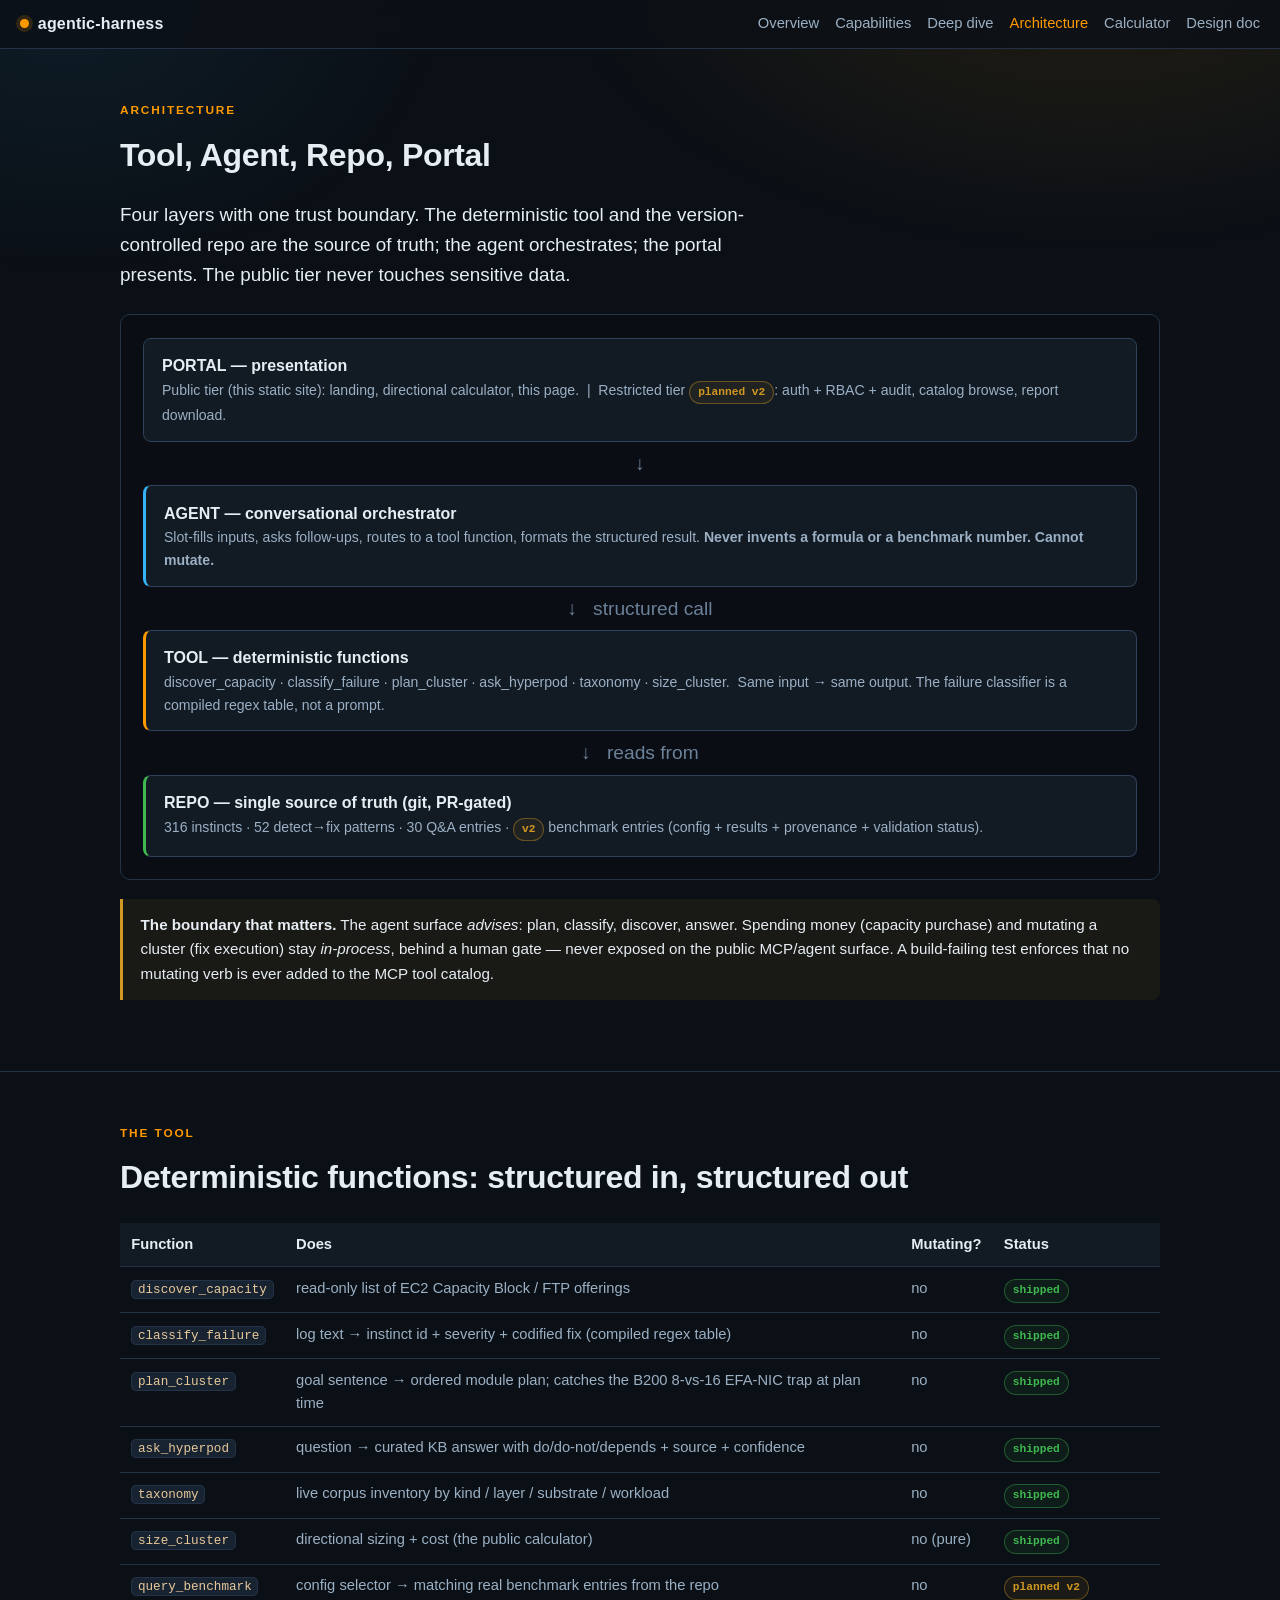
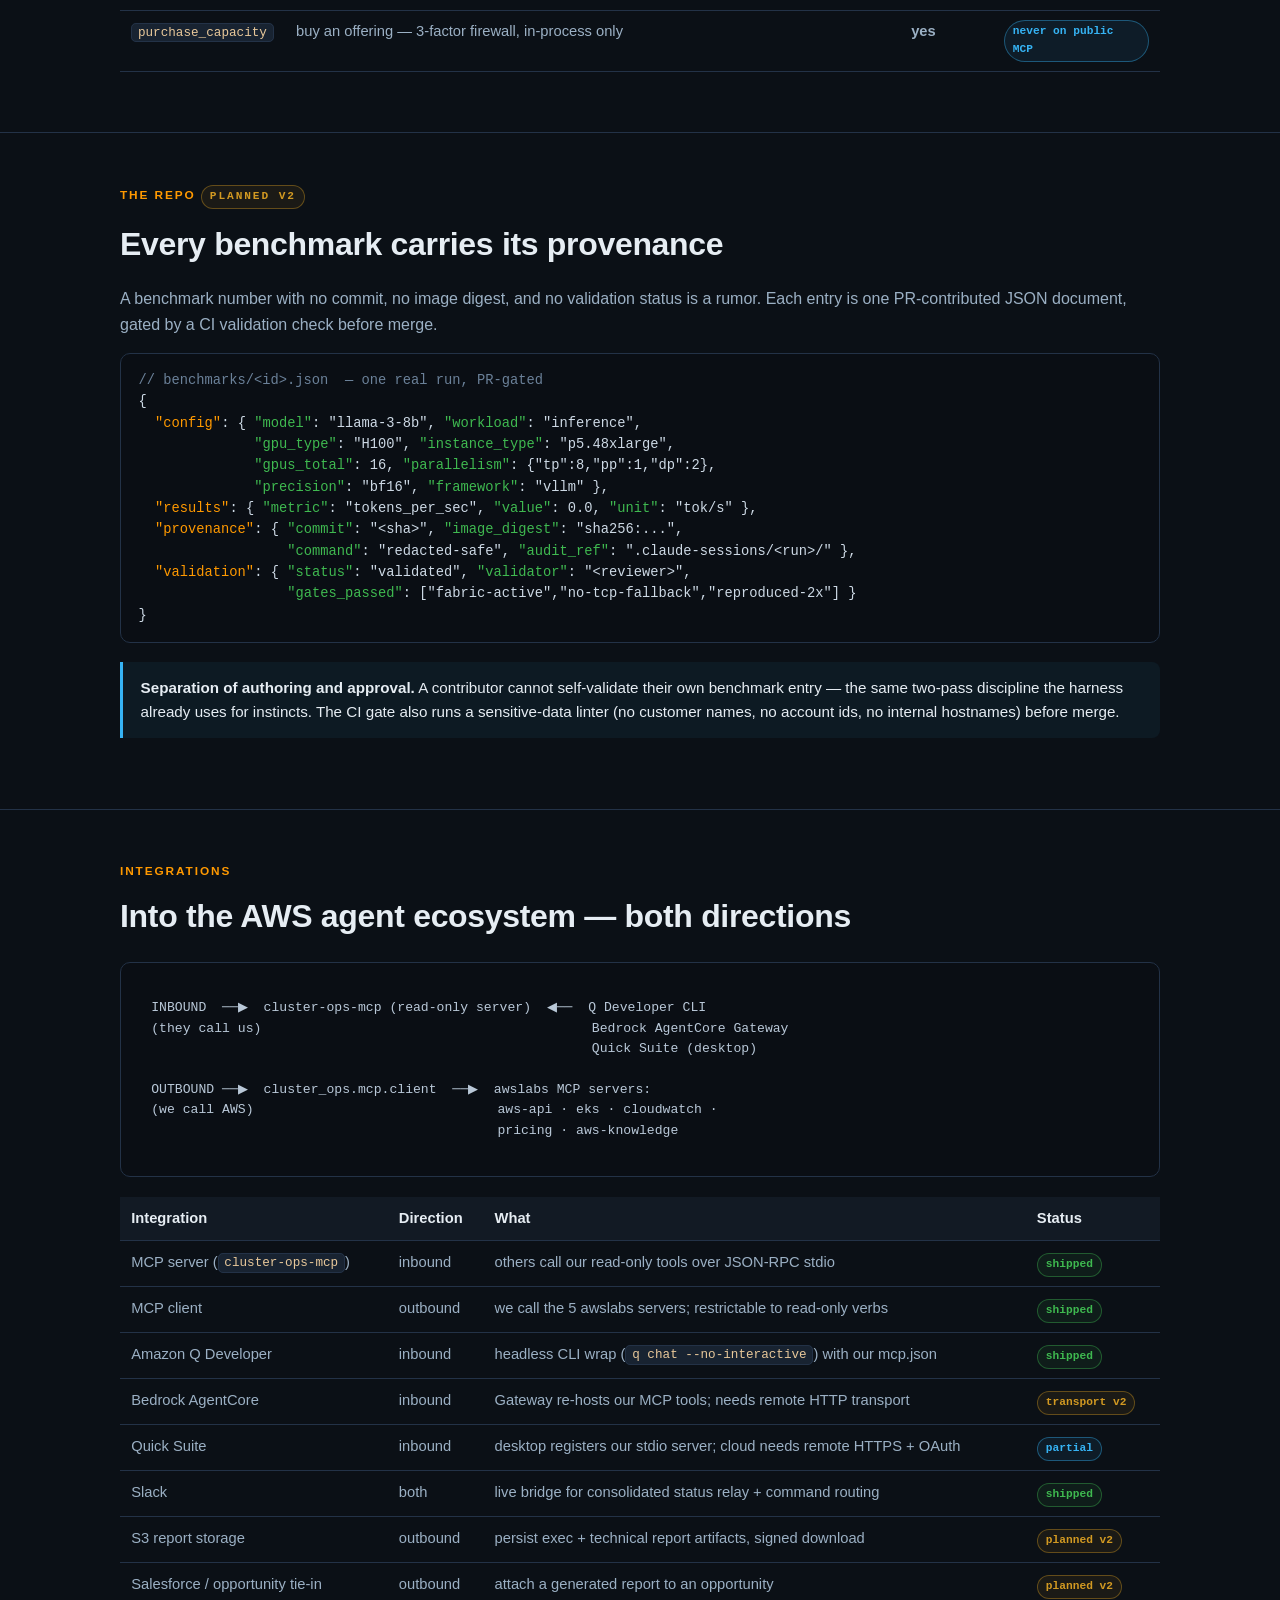
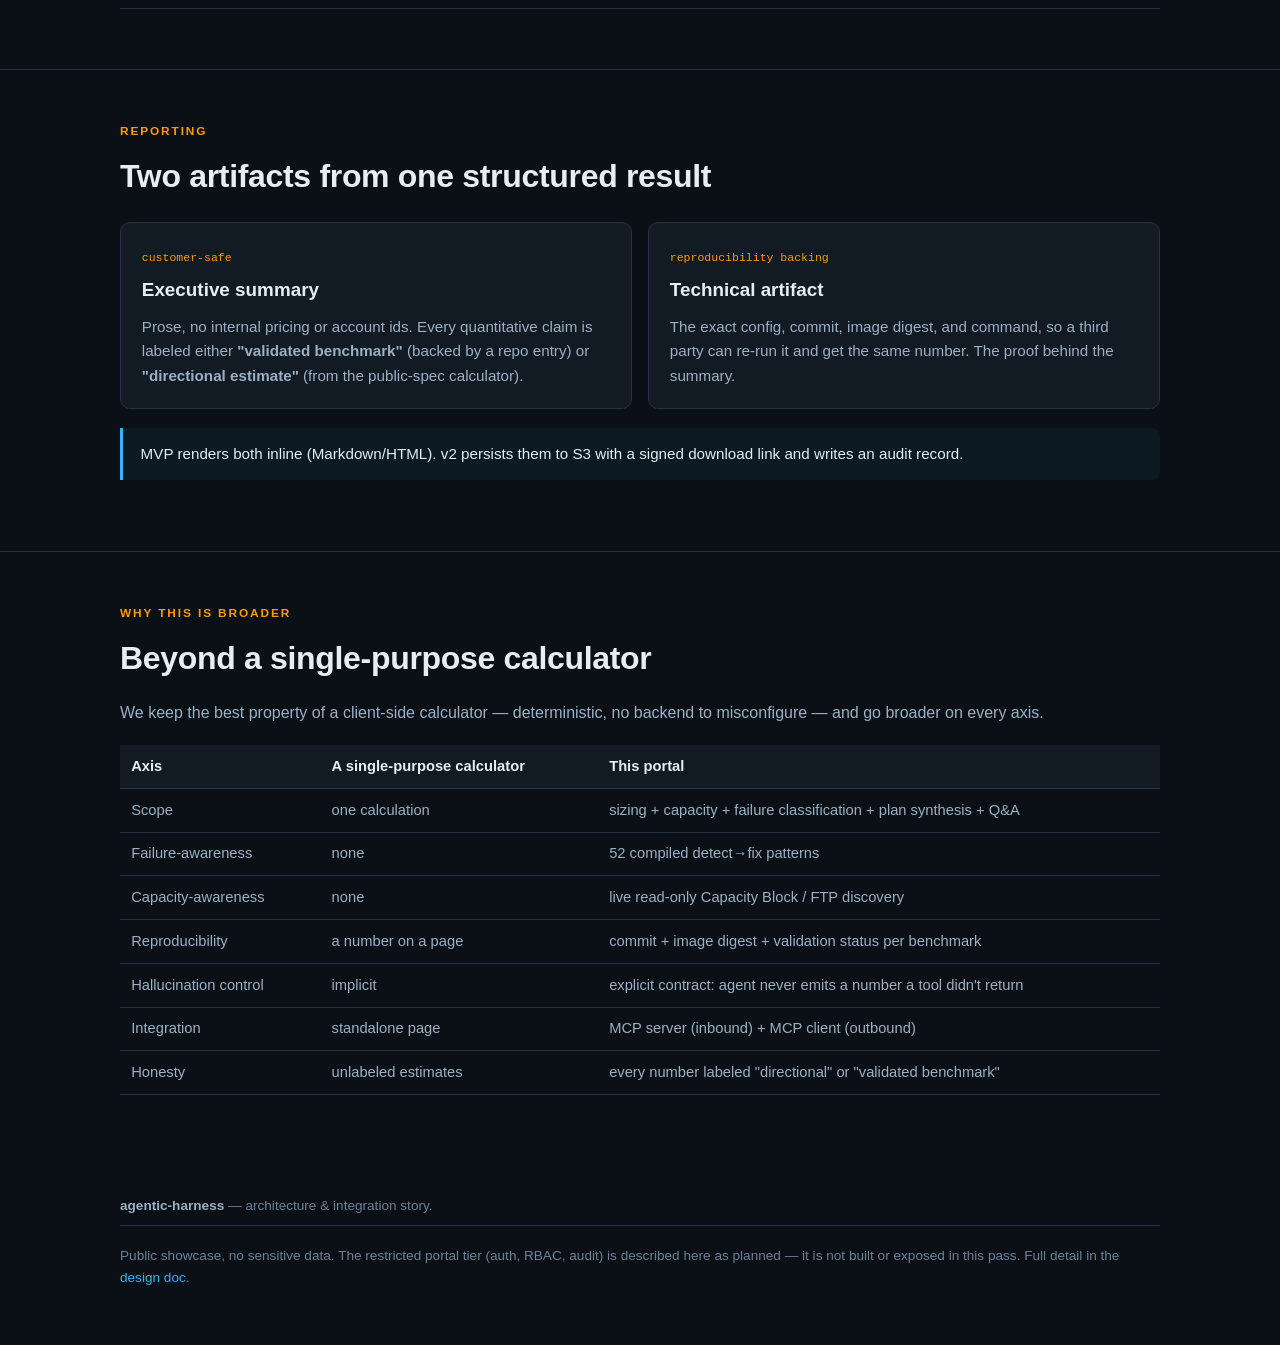
==== architecture.html @ 8794fe2e "Add Deep dive page: 12-layer stack, meta-learner retrieval, autonomous loop, POC bring-up, corpus-gr" ====
<!DOCTYPE html>
<html lang="en">
<head>
<meta charset="utf-8">
<meta name="viewport" content="width=device-width, initial-scale=1">
<title>Architecture — agentic-harness</title>
<meta name="description" content="The Tool / Agent / Repo / Portal architecture and AWS-ecosystem integration story for agentic-harness.">
<link rel="stylesheet" href="assets/style.css">
</head>
<body>

<nav class="nav">
  <a class="brand" href="index.html"><span class="dot"></span><span class="full">agentic-harness</span></a>
  <div class="links">
    <a href="index.html">Overview</a>
    <a href="capabilities.html">Capabilities</a>
    <a href="deep-dive.html">Deep dive</a>
    <a href="architecture.html" class="active">Architecture</a>
    <a href="calculator.html">Calculator</a>
    <a href="DESIGN.md">Design doc</a>
  </div>
</nav>

<section>
  <div class="wrap">
    <p class="eyebrow">Architecture</p>
    <h2>Tool, Agent, Repo, Portal</h2>
    <p class="lead">
      Four layers with one trust boundary. The deterministic tool and the
      version-controlled repo are the source of truth; the agent orchestrates;
      the portal presents. The public tier never touches sensitive data.
    </p>

    <!-- ---- the layered flow ---- -->
    <div class="diagram" style="margin-top:1.5rem">
      <div class="flow-stack">
        <div class="flow-box">
          <div class="ft">PORTAL &mdash; presentation</div>
          <div class="fs">Public tier (this static site): landing, directional calculator, this page.
            &nbsp;|&nbsp; Restricted tier <span class="badge v2">planned&nbsp;v2</span>: auth + RBAC + audit, catalog browse, report download.</div>
        </div>
        <div class="flow-arrow">&darr;</div>
        <div class="flow-box agent">
          <div class="ft">AGENT &mdash; conversational orchestrator</div>
          <div class="fs">Slot-fills inputs, asks follow-ups, routes to a tool function, formats the
            structured result. <strong>Never invents a formula or a benchmark number. Cannot mutate.</strong></div>
        </div>
        <div class="flow-arrow">&darr; &nbsp; structured call</div>
        <div class="flow-box tool">
          <div class="ft">TOOL &mdash; deterministic functions</div>
          <div class="fs">discover_capacity &middot; classify_failure &middot; plan_cluster &middot; ask_hyperpod &middot;
            taxonomy &middot; size_cluster. &nbsp;Same input &rarr; same output. The failure classifier is a
            compiled regex table, not a prompt.</div>
        </div>
        <div class="flow-arrow">&darr; &nbsp; reads from</div>
        <div class="flow-box repo">
          <div class="ft">REPO &mdash; single source of truth (git, PR-gated)</div>
          <div class="fs">316 instincts &middot; 52 detect&rarr;fix patterns &middot; 30 Q&amp;A entries &middot;
            <span class="badge v2">v2</span> benchmark entries (config + results + provenance + validation status).</div>
        </div>
      </div>
    </div>

    <div class="callout warn">
      <strong>The boundary that matters.</strong> The agent surface
      <em>advises</em>: plan, classify, discover, answer. Spending money
      (capacity purchase) and mutating a cluster (fix execution) stay
      <em>in-process</em>, behind a human gate &mdash; never exposed on the public
      MCP/agent surface. A build-failing test enforces that no mutating verb is
      ever added to the MCP tool catalog.
    </div>
  </div>
</section>

<!-- ---- the deterministic tool functions ---- -->
<section>
  <div class="wrap">
    <p class="eyebrow">The Tool</p>
    <h2>Deterministic functions: structured in, structured out</h2>
    <table style="margin-top:1.25rem">
      <thead><tr><th>Function</th><th>Does</th><th>Mutating?</th><th>Status</th></tr></thead>
      <tbody>
        <tr><td><code>discover_capacity</code></td><td>read-only list of EC2 Capacity Block / FTP offerings</td><td>no</td><td><span class="badge ship">shipped</span></td></tr>
        <tr><td><code>classify_failure</code></td><td>log text &rarr; instinct id + severity + codified fix (compiled regex table)</td><td>no</td><td><span class="badge ship">shipped</span></td></tr>
        <tr><td><code>plan_cluster</code></td><td>goal sentence &rarr; ordered module plan; catches the B200 8-vs-16 EFA-NIC trap at plan time</td><td>no</td><td><span class="badge ship">shipped</span></td></tr>
        <tr><td><code>ask_hyperpod</code></td><td>question &rarr; curated KB answer with do/do-not/depends + source + confidence</td><td>no</td><td><span class="badge ship">shipped</span></td></tr>
        <tr><td><code>taxonomy</code></td><td>live corpus inventory by kind / layer / substrate / workload</td><td>no</td><td><span class="badge ship">shipped</span></td></tr>
        <tr><td><code>size_cluster</code></td><td>directional sizing + cost (the public calculator)</td><td>no (pure)</td><td><span class="badge ship">shipped</span></td></tr>
        <tr><td><code>query_benchmark</code></td><td>config selector &rarr; matching real benchmark entries from the repo</td><td>no</td><td><span class="badge v2">planned v2</span></td></tr>
        <tr><td><code>purchase_capacity</code></td><td>buy an offering &mdash; 3-factor firewall, in-process only</td><td><strong>yes</strong></td><td><span class="badge warn2">never on public MCP</span></td></tr>
      </tbody>
    </table>
  </div>
</section>

<!-- ---- benchmark schema ---- -->
<section>
  <div class="wrap">
    <p class="eyebrow">The Repo <span class="badge v2">planned v2</span></p>
    <h2>Every benchmark carries its provenance</h2>
    <p>A benchmark number with no commit, no image digest, and no validation status
      is a rumor. Each entry is one PR-contributed JSON document, gated by a CI
      validation check before merge.</p>
    <pre style="margin-top:1rem"><span class="c">// benchmarks/&lt;id&gt;.json  — one real run, PR-gated</span>
{
  <span class="k">"config"</span>: { <span class="s">"model"</span>: "llama-3-8b", <span class="s">"workload"</span>: "inference",
              <span class="s">"gpu_type"</span>: "H100", <span class="s">"instance_type"</span>: "p5.48xlarge",
              <span class="s">"gpus_total"</span>: 16, <span class="s">"parallelism"</span>: {"tp":8,"pp":1,"dp":2},
              <span class="s">"precision"</span>: "bf16", <span class="s">"framework"</span>: "vllm" },
  <span class="k">"results"</span>: { <span class="s">"metric"</span>: "tokens_per_sec", <span class="s">"value"</span>: 0.0, <span class="s">"unit"</span>: "tok/s" },
  <span class="k">"provenance"</span>: { <span class="s">"commit"</span>: "&lt;sha&gt;", <span class="s">"image_digest"</span>: "sha256:...",
                  <span class="s">"command"</span>: "redacted-safe", <span class="s">"audit_ref"</span>: ".claude-sessions/&lt;run&gt;/" },
  <span class="k">"validation"</span>: { <span class="s">"status"</span>: "validated", <span class="s">"validator"</span>: "&lt;reviewer&gt;",
                  <span class="s">"gates_passed"</span>: ["fabric-active","no-tcp-fallback","reproduced-2x"] }
}</pre>
    <div class="callout">
      <strong>Separation of authoring and approval.</strong> A contributor cannot
      self-validate their own benchmark entry &mdash; the same two-pass discipline
      the harness already uses for instincts. The CI gate also runs a sensitive-data
      linter (no customer names, no account ids, no internal hostnames) before merge.
    </div>
  </div>
</section>

<!-- ---- integrations ---- -->
<section>
  <div class="wrap">
    <p class="eyebrow">Integrations</p>
    <h2>Into the AWS agent ecosystem &mdash; both directions</h2>

    <div class="diagram" style="margin:1.25rem 0">
<pre>
 INBOUND  ──▶  cluster-ops-mcp (read-only server)  ◀──  Q Developer CLI
 (they call us)                                          Bedrock AgentCore Gateway
                                                         Quick Suite (desktop)

 OUTBOUND ──▶  cluster_ops.mcp.client  ──▶  awslabs MCP servers:
 (we call AWS)                               aws-api · eks · cloudwatch ·
                                             pricing · aws-knowledge
</pre>
    </div>

    <table>
      <thead><tr><th>Integration</th><th>Direction</th><th>What</th><th>Status</th></tr></thead>
      <tbody>
        <tr><td>MCP server (<code>cluster-ops-mcp</code>)</td><td>inbound</td><td>others call our read-only tools over JSON-RPC stdio</td><td><span class="badge ship">shipped</span></td></tr>
        <tr><td>MCP client</td><td>outbound</td><td>we call the 5 awslabs servers; restrictable to read-only verbs</td><td><span class="badge ship">shipped</span></td></tr>
        <tr><td>Amazon Q Developer</td><td>inbound</td><td>headless CLI wrap (<code>q chat --no-interactive</code>) with our mcp.json</td><td><span class="badge ship">shipped</span></td></tr>
        <tr><td>Bedrock AgentCore</td><td>inbound</td><td>Gateway re-hosts our MCP tools; needs remote HTTP transport</td><td><span class="badge v2">transport v2</span></td></tr>
        <tr><td>Quick Suite</td><td>inbound</td><td>desktop registers our stdio server; cloud needs remote HTTPS + OAuth</td><td><span class="badge warn2">partial</span></td></tr>
        <tr><td>Slack</td><td>both</td><td>live bridge for consolidated status relay + command routing</td><td><span class="badge ship">shipped</span></td></tr>
        <tr><td>S3 report storage</td><td>outbound</td><td>persist exec + technical report artifacts, signed download</td><td><span class="badge v2">planned v2</span></td></tr>
        <tr><td>Salesforce / opportunity tie-in</td><td>outbound</td><td>attach a generated report to an opportunity</td><td><span class="badge v2">planned v2</span></td></tr>
      </tbody>
    </table>
  </div>
</section>

<!-- ---- reporting pipeline ---- -->
<section>
  <div class="wrap">
    <p class="eyebrow">Reporting</p>
    <h2>Two artifacts from one structured result</h2>
    <div class="grid cols-2" style="margin-top:1.25rem">
      <div class="card">
        <span class="tag">customer-safe</span>
        <h3>Executive summary</h3>
        <p>Prose, no internal pricing or account ids. Every quantitative claim is
          labeled either <strong>"validated benchmark"</strong> (backed by a repo
          entry) or <strong>"directional estimate"</strong> (from the public-spec
          calculator).</p>
      </div>
      <div class="card">
        <span class="tag">reproducibility backing</span>
        <h3>Technical artifact</h3>
        <p>The exact config, commit, image digest, and command, so a third party
          can re-run it and get the same number. The proof behind the summary.</p>
      </div>
    </div>
    <div class="callout">
      MVP renders both inline (Markdown/HTML). v2 persists them to S3 with a signed
      download link and writes an audit record.
    </div>
  </div>
</section>

<!-- ---- vs reference ---- -->
<section>
  <div class="wrap">
    <p class="eyebrow">Why this is broader</p>
    <h2>Beyond a single-purpose calculator</h2>
    <p>We keep the best property of a client-side calculator &mdash; deterministic,
      no backend to misconfigure &mdash; and go broader on every axis.</p>
    <table style="margin-top:1.25rem">
      <thead><tr><th>Axis</th><th>A single-purpose calculator</th><th>This portal</th></tr></thead>
      <tbody>
        <tr><td>Scope</td><td>one calculation</td><td>sizing + capacity + failure classification + plan synthesis + Q&amp;A</td></tr>
        <tr><td>Failure-awareness</td><td>none</td><td>52 compiled detect&rarr;fix patterns</td></tr>
        <tr><td>Capacity-awareness</td><td>none</td><td>live read-only Capacity Block / FTP discovery</td></tr>
        <tr><td>Reproducibility</td><td>a number on a page</td><td>commit + image digest + validation status per benchmark</td></tr>
        <tr><td>Hallucination control</td><td>implicit</td><td>explicit contract: agent never emits a number a tool didn't return</td></tr>
        <tr><td>Integration</td><td>standalone page</td><td>MCP server (inbound) + MCP client (outbound)</td></tr>
        <tr><td>Honesty</td><td>unlabeled estimates</td><td>every number labeled "directional" or "validated benchmark"</td></tr>
      </tbody>
    </table>
  </div>
</section>

<footer>
  <div class="wrap">
    <div><strong style="color:var(--text-dim)">agentic-harness</strong> &mdash; architecture &amp; integration story.</div>
    <div class="note">
      Public showcase, no sensitive data. The restricted portal tier (auth, RBAC,
      audit) is described here as planned &mdash; it is not built or exposed in this pass.
      Full detail in the <a href="DESIGN.md">design doc</a>.
    </div>
  </div>
</footer>

</body>
</html>
---- assets/style.css ----
/* agentic-harness portal — shared styles
   Dark-first, AWS-ish. No framework, no build step. */

:root {
  --bg:        #0b1016;
  --bg-2:      #121a24;
  --bg-3:      #182331;
  --line:      #233247;
  --line-2:    #2e4259;
  --text:      #e6edf3;
  --text-dim:  #9bb0c4;
  --text-mute: #6b8199;
  --accent:    #ff9900;   /* AWS orange */
  --accent-2:  #36b3f4;   /* sky for links/secondary */
  --green:     #3fb950;
  --amber:     #d29922;
  --red:       #f85149;
  --radius:    10px;
  --maxw:      1080px;
  --mono: ui-monospace, SFMono-Regular, "SF Mono", Menlo, Consolas,
          "Liberation Mono", monospace;
  --sans: -apple-system, BlinkMacSystemFont, "Segoe UI", Roboto, Helvetica,
          Arial, sans-serif;
}

* { box-sizing: border-box; }

html { scroll-behavior: smooth; }

body {
  margin: 0;
  background: var(--bg);
  color: var(--text);
  font-family: var(--sans);
  line-height: 1.6;
  font-size: 16px;
  -webkit-font-smoothing: antialiased;
}

/* ---- background flourish ---- */
body::before {
  content: "";
  position: fixed;
  inset: 0;
  z-index: -1;
  background:
    radial-gradient(900px 500px at 85% -5%, rgba(255,153,0,0.10), transparent 60%),
    radial-gradient(700px 500px at 5% 0%, rgba(54,179,244,0.08), transparent 55%);
}

a { color: var(--accent-2); text-decoration: none; }
a:hover { text-decoration: underline; }

code, pre, .mono { font-family: var(--mono); }

/* ---------------------------------------------------------------- nav */
.nav {
  position: sticky;
  top: 0;
  z-index: 50;
  display: flex;
  align-items: center;
  gap: 1.25rem;
  padding: 0.7rem 1.25rem;
  background: rgba(11,16,22,0.82);
  backdrop-filter: blur(10px);
  border-bottom: 1px solid var(--line);
}
.nav .brand {
  font-weight: 700;
  letter-spacing: 0.2px;
  color: var(--text);
  display: flex;
  align-items: center;
  gap: 0.55rem;
}
.nav .brand .dot {
  width: 9px; height: 9px; border-radius: 50%;
  background: var(--accent);
  box-shadow: 0 0 0 4px rgba(255,153,0,0.15);
}
.nav .links { display: flex; gap: 1rem; margin-left: auto; flex-wrap: wrap; }
.nav .links a { color: var(--text-dim); font-size: 0.92rem; }
.nav .links a:hover { color: var(--text); text-decoration: none; }
.nav .links a.active { color: var(--accent); }

/* ---------------------------------------------------------------- layout */
.wrap { max-width: var(--maxw); margin: 0 auto; padding: 0 1.25rem; }
section { padding: 3.25rem 0; border-bottom: 1px solid var(--line); }
section:last-of-type { border-bottom: none; }

.eyebrow {
  text-transform: uppercase;
  letter-spacing: 0.16em;
  font-size: 0.74rem;
  color: var(--accent);
  font-weight: 700;
  margin: 0 0 0.6rem;
}
h1 { font-size: clamp(2rem, 5vw, 3.1rem); line-height: 1.1; margin: 0 0 1rem; letter-spacing: -0.02em; }
h2 { font-size: clamp(1.5rem, 3vw, 2rem); margin: 0 0 1rem; letter-spacing: -0.01em; }
h3 { font-size: 1.18rem; margin: 1.6rem 0 0.6rem; }
p { color: var(--text-dim); }
.lead { font-size: 1.18rem; color: var(--text); max-width: 60ch; }

/* ---------------------------------------------------------------- hero */
.hero { padding: 4.5rem 0 3.25rem; }
.hero .tagline {
  display: inline-block;
  font-family: var(--mono);
  font-size: 0.85rem;
  color: var(--accent);
  background: rgba(255,153,0,0.08);
  border: 1px solid rgba(255,153,0,0.25);
  border-radius: 999px;
  padding: 0.3rem 0.85rem;
  margin-bottom: 1.4rem;
}
.hero .cta { display: flex; gap: 0.8rem; margin-top: 1.8rem; flex-wrap: wrap; }

.btn {
  display: inline-block;
  padding: 0.7rem 1.25rem;
  border-radius: 8px;
  font-weight: 600;
  font-size: 0.95rem;
  border: 1px solid var(--line-2);
  color: var(--text);
  background: var(--bg-2);
  cursor: pointer;
  transition: transform 0.05s ease, border-color 0.15s ease, background 0.15s ease;
}
.btn:hover { text-decoration: none; border-color: var(--accent); }
.btn:active { transform: translateY(1px); }
.btn.primary { background: var(--accent); color: #1a1205; border-color: var(--accent); }
.btn.primary:hover { background: #ffac33; }

/* ---------------------------------------------------------------- cards */
.grid { display: grid; gap: 1rem; }
.grid.cols-2 { grid-template-columns: repeat(2, 1fr); }
.grid.cols-3 { grid-template-columns: repeat(3, 1fr); }
.grid.cols-4 { grid-template-columns: repeat(4, 1fr); }

.card {
  background: var(--bg-2);
  border: 1px solid var(--line);
  border-radius: var(--radius);
  padding: 1.25rem 1.3rem;
}
.card h3 { margin-top: 0; color: var(--text); }
.card p { margin: 0.35rem 0 0; font-size: 0.95rem; }
.card .tag {
  display: inline-block;
  font-family: var(--mono);
  font-size: 0.72rem;
  color: var(--accent);
  margin-bottom: 0.5rem;
}

/* stat tiles */
.stat { text-align: left; }
.stat .num { font-size: 2.1rem; font-weight: 800; color: var(--text); letter-spacing: -0.02em; }
.stat .num .unit { font-size: 1rem; color: var(--text-mute); font-weight: 600; }
.stat .label { font-size: 0.82rem; color: var(--text-dim); margin-top: 0.15rem; }

/* lane cards (ask / capacity / orchestrate) */
.lane { border-top: 3px solid var(--accent); }
.lane .verb { font-family: var(--mono); color: var(--accent); font-size: 0.95rem; }

/* ---------------------------------------------------------------- code */
pre {
  background: #0a0e14;
  border: 1px solid var(--line);
  border-radius: var(--radius);
  padding: 1rem 1.1rem;
  overflow-x: auto;
  font-size: 0.86rem;
  line-height: 1.55;
  color: #cdd9e5;
}
pre .c { color: var(--text-mute); }       /* comment */
pre .k { color: var(--accent); }          /* keyword/command */
pre .s { color: var(--green); }           /* string */
:not(pre) > code {
  background: var(--bg-3);
  border: 1px solid var(--line);
  border-radius: 5px;
  padding: 0.08rem 0.36rem;
  font-size: 0.86em;
  color: #e8c89a;
}

/* ---------------------------------------------------------------- tables */
table { width: 100%; border-collapse: collapse; font-size: 0.92rem; margin: 0.5rem 0; }
th, td { text-align: left; padding: 0.6rem 0.7rem; border-bottom: 1px solid var(--line); vertical-align: top; }
th { color: var(--text); font-weight: 700; background: var(--bg-2); }
td { color: var(--text-dim); }
tbody tr:hover { background: var(--bg-2); }

/* ---------------------------------------------------------------- callouts */
.callout {
  border-left: 3px solid var(--accent-2);
  background: rgba(54,179,244,0.06);
  border-radius: 0 8px 8px 0;
  padding: 0.85rem 1.1rem;
  margin: 1.2rem 0;
  font-size: 0.95rem;
}
.callout.warn { border-left-color: var(--amber); background: rgba(210,153,34,0.07); }
.callout strong { color: var(--text); }

.badge {
  display: inline-block;
  font-family: var(--mono);
  font-size: 0.7rem;
  font-weight: 700;
  padding: 0.12rem 0.5rem;
  border-radius: 999px;
  border: 1px solid var(--line-2);
}
.badge.ship  { color: var(--green); border-color: rgba(63,185,80,0.4);  background: rgba(63,185,80,0.08); }
.badge.v2    { color: var(--amber); border-color: rgba(210,153,34,0.4); background: rgba(210,153,34,0.08); }
.badge.drop  { color: var(--red);   border-color: rgba(248,81,73,0.4);  background: rgba(248,81,73,0.08); }
.badge.degr  { color: var(--amber); border-color: rgba(210,153,34,0.4); background: rgba(210,153,34,0.08); }
.badge.warn2 { color: var(--accent-2); border-color: rgba(54,179,244,0.4); background: rgba(54,179,244,0.08); }
.badge.block { color: var(--red);   border-color: rgba(248,81,73,0.4);  background: rgba(248,81,73,0.08); }
.badge.gated { color: var(--accent-2); border-color: rgba(54,179,244,0.4); background: rgba(54,179,244,0.08); }

/* ---------------------------------------------------------------- capability matrix */
.cap-yes  { color: var(--green); font-weight: 700; }
.cap-no   { color: var(--text-dim); }
.cap-part { color: var(--amber); font-weight: 700; }
td.cap-cell, th.cap-cell { text-align: center; white-space: nowrap; }

/* ---------------------------------------------------------------- calculator */
.calc-grid { display: grid; grid-template-columns: 360px 1fr; gap: 1.5rem; align-items: start; }
.calc-form { background: var(--bg-2); border: 1px solid var(--line); border-radius: var(--radius); padding: 1.3rem; }
.field { margin-bottom: 1.05rem; }
.field label { display: block; font-size: 0.85rem; color: var(--text); margin-bottom: 0.35rem; font-weight: 600; }
.field .hint { font-size: 0.76rem; color: var(--text-mute); font-weight: 400; }
.field input, .field select {
  width: 100%;
  padding: 0.55rem 0.7rem;
  background: var(--bg);
  border: 1px solid var(--line-2);
  border-radius: 7px;
  color: var(--text);
  font-size: 0.95rem;
  font-family: var(--sans);
}
.field input:focus, .field select:focus { outline: none; border-color: var(--accent); }

.result-panel { background: var(--bg-2); border: 1px solid var(--line); border-radius: var(--radius); padding: 1.3rem; }
.result-row { display: flex; justify-content: space-between; gap: 1rem; padding: 0.6rem 0; border-bottom: 1px solid var(--line); }
.result-row:last-child { border-bottom: none; }
.result-row .rk { color: var(--text-dim); font-size: 0.92rem; }
.result-row .rv { color: var(--text); font-weight: 700; font-family: var(--mono); text-align: right; }
.verdict { padding: 0.8rem 1rem; border-radius: 8px; margin: 0.4rem 0 1rem; font-weight: 600; font-size: 0.95rem; }
.verdict.fit   { background: rgba(63,185,80,0.10);  border: 1px solid rgba(63,185,80,0.35);  color: var(--green); }
.verdict.tight { background: rgba(210,153,34,0.10); border: 1px solid rgba(210,153,34,0.35); color: var(--amber); }
.verdict.over  { background: rgba(248,81,73,0.10);  border: 1px solid rgba(248,81,73,0.35);  color: var(--red); }

/* ---------------------------------------------------------------- diagram */
.diagram { background: #0a0e14; border: 1px solid var(--line); border-radius: var(--radius); padding: 1.4rem; overflow-x: auto; }
.diagram pre { background: none; border: none; padding: 0; color: #b9c8d8; font-size: 0.82rem; }
.flow-stack { display: grid; gap: 0.75rem; }
.flow-box {
  background: var(--bg-2);
  border: 1px solid var(--line-2);
  border-radius: 8px;
  padding: 0.9rem 1.1rem;
}
.flow-box .ft { font-weight: 700; color: var(--text); }
.flow-box .fs { font-size: 0.88rem; color: var(--text-dim); }
.flow-box.tool  { border-left: 3px solid var(--accent); }
.flow-box.agent { border-left: 3px solid var(--accent-2); }
.flow-box.repo  { border-left: 3px solid var(--green); }
.flow-arrow { text-align: center; color: var(--text-mute); font-size: 1.2rem; line-height: 1; }

/* ---------------------------------------------------------------- footer */
footer { padding: 2.5rem 0 3.5rem; color: var(--text-mute); font-size: 0.85rem; }
footer .wrap { display: flex; flex-direction: column; gap: 0.5rem; }
footer .note { border-top: 1px solid var(--line); padding-top: 1.2rem; }
footer code { color: var(--text-dim); }

/* ---------------------------------------------------------------- responsive */
@media (max-width: 860px) {
  .grid.cols-4 { grid-template-columns: repeat(2, 1fr); }
  .grid.cols-3 { grid-template-columns: 1fr; }
  .grid.cols-2 { grid-template-columns: 1fr; }
  .calc-grid { grid-template-columns: 1fr; }
  .nav .links { gap: 0.6rem; }
  .nav .links a { font-size: 0.82rem; }
}
@media (max-width: 520px) {
  .grid.cols-4 { grid-template-columns: 1fr; }
  .nav .brand span.full { display: none; }
}
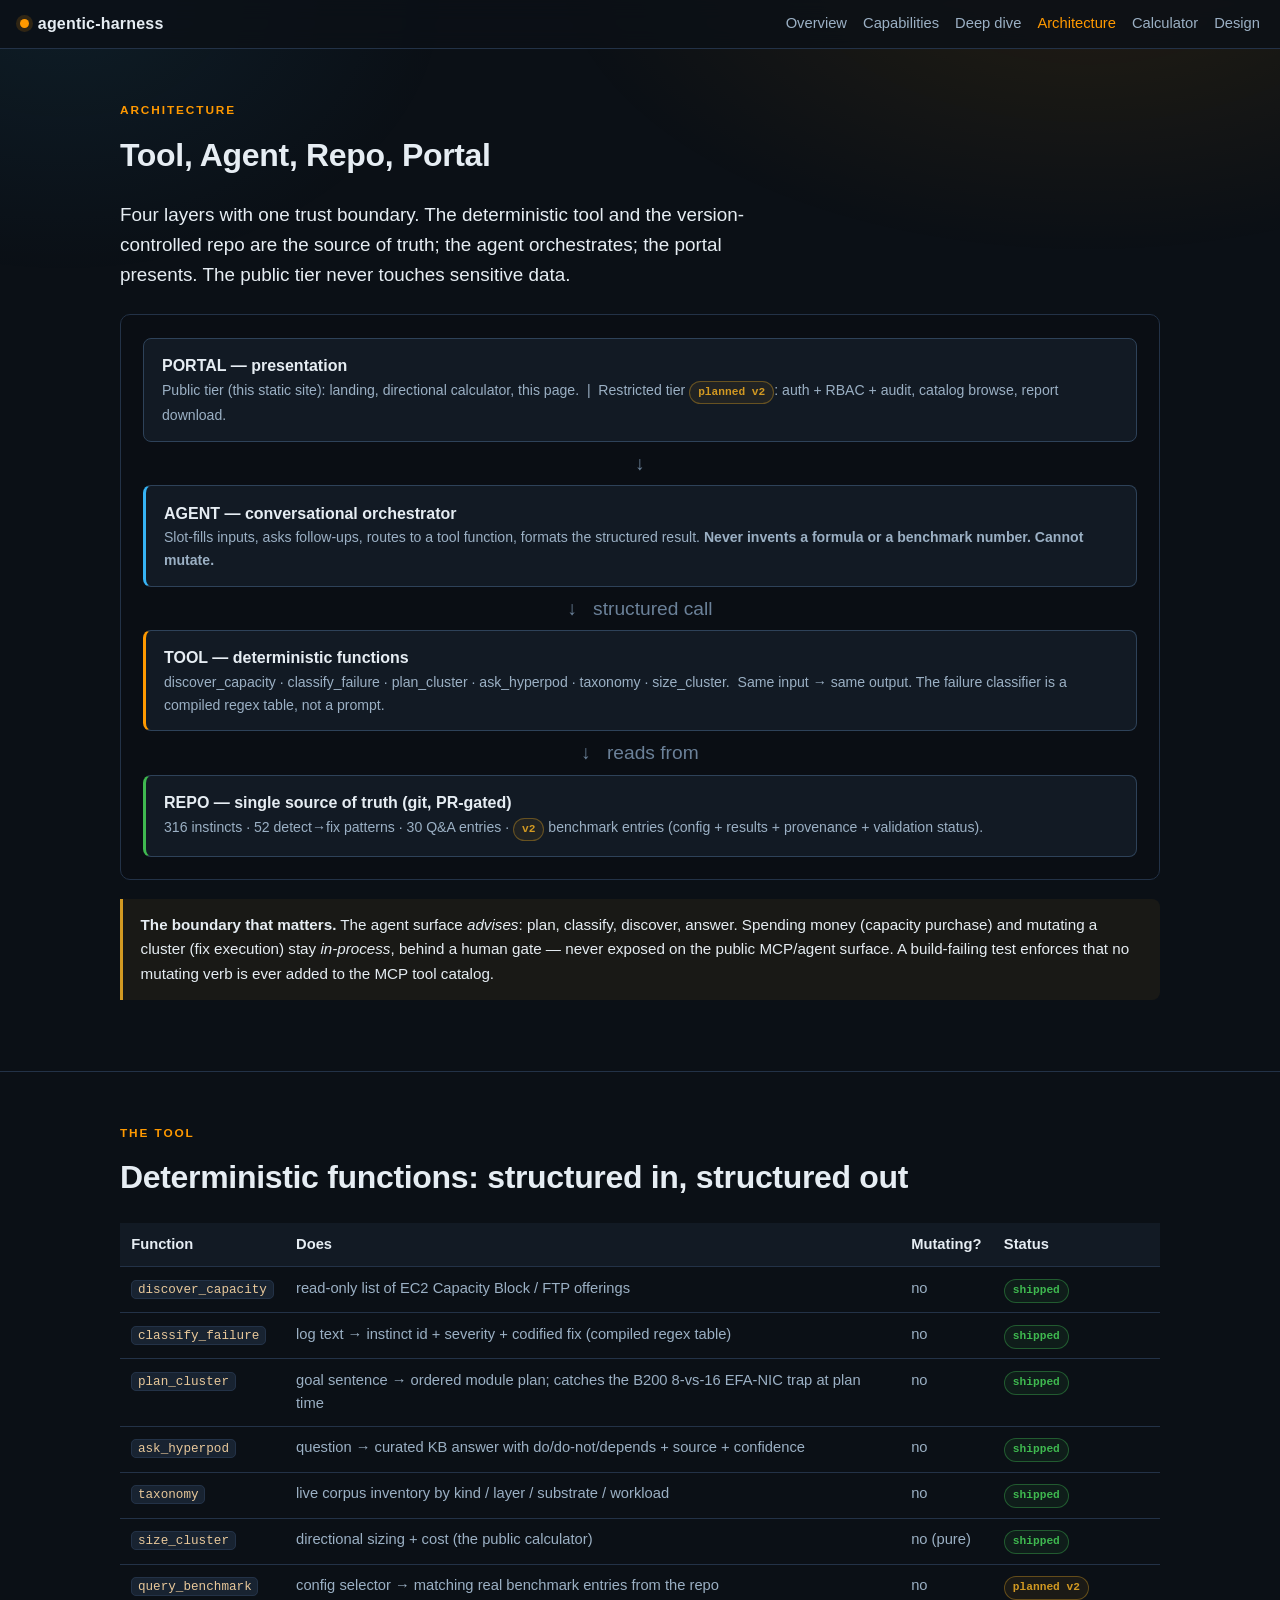
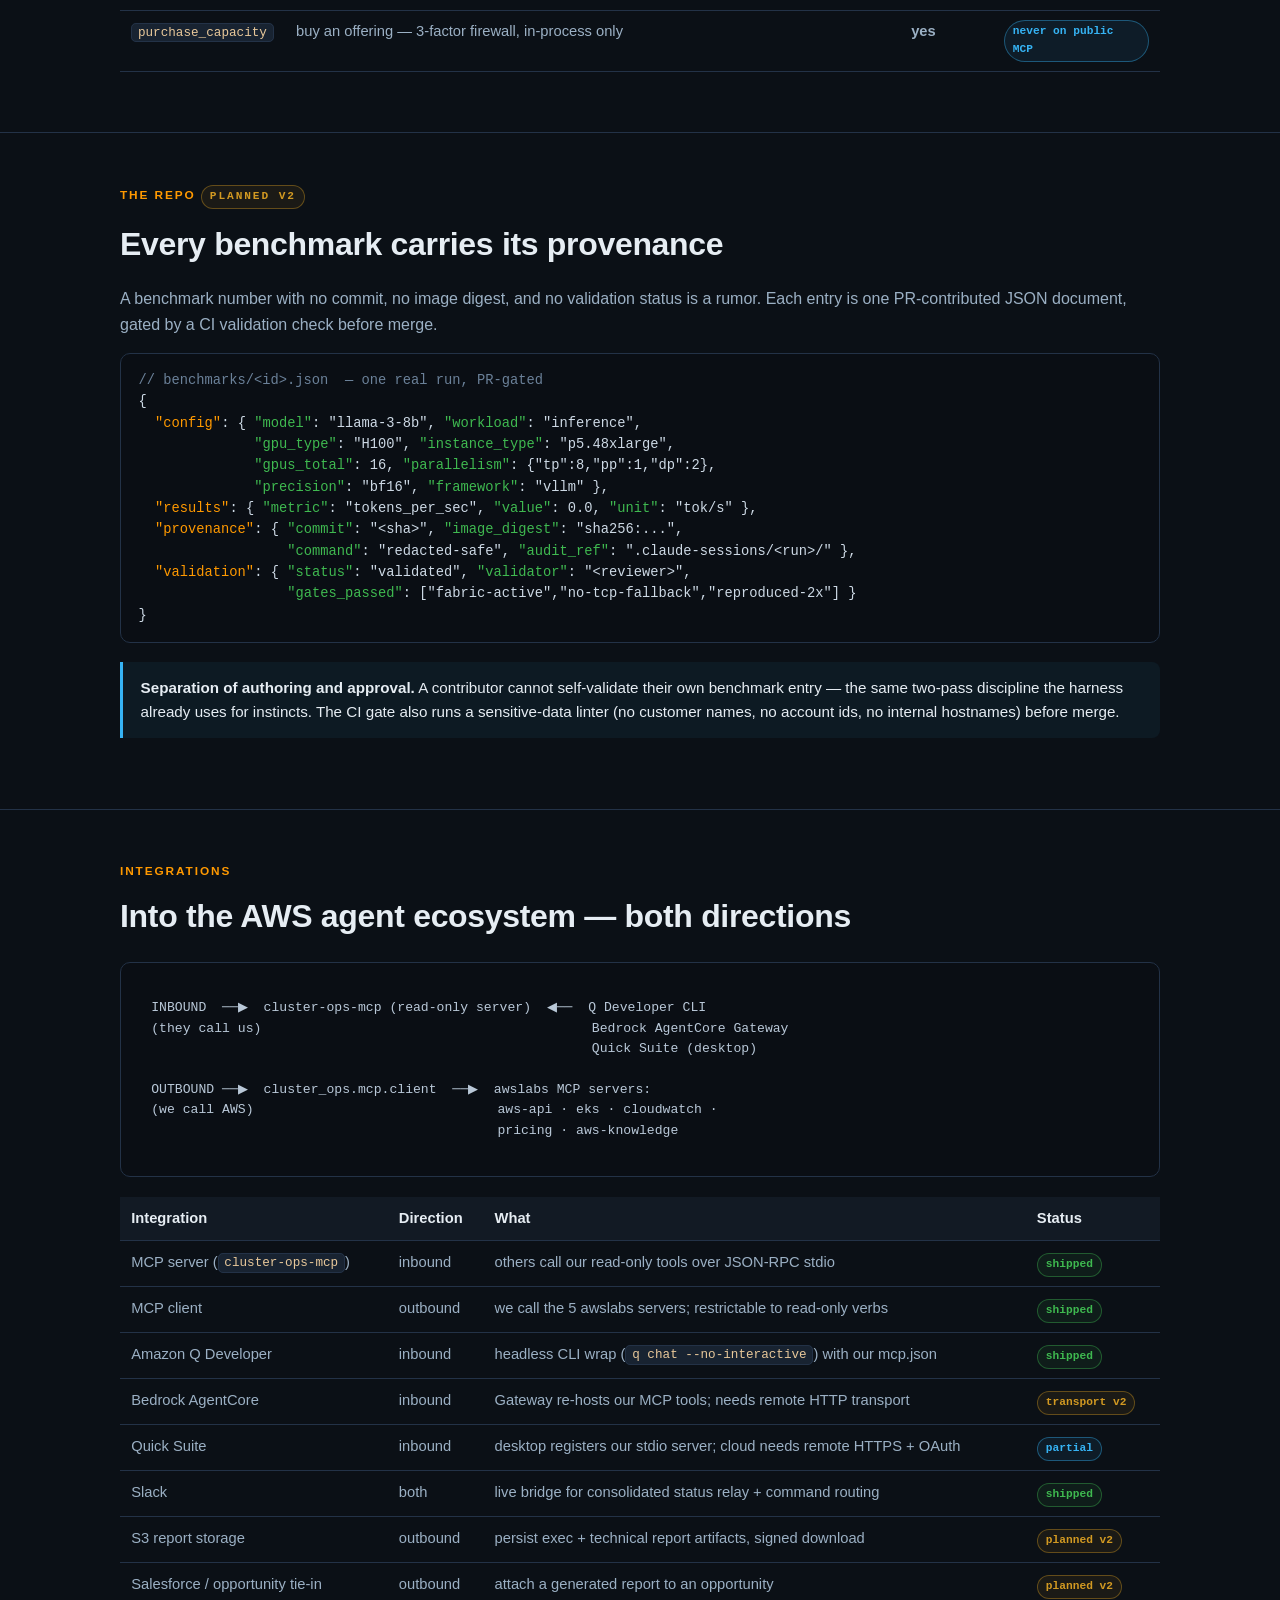
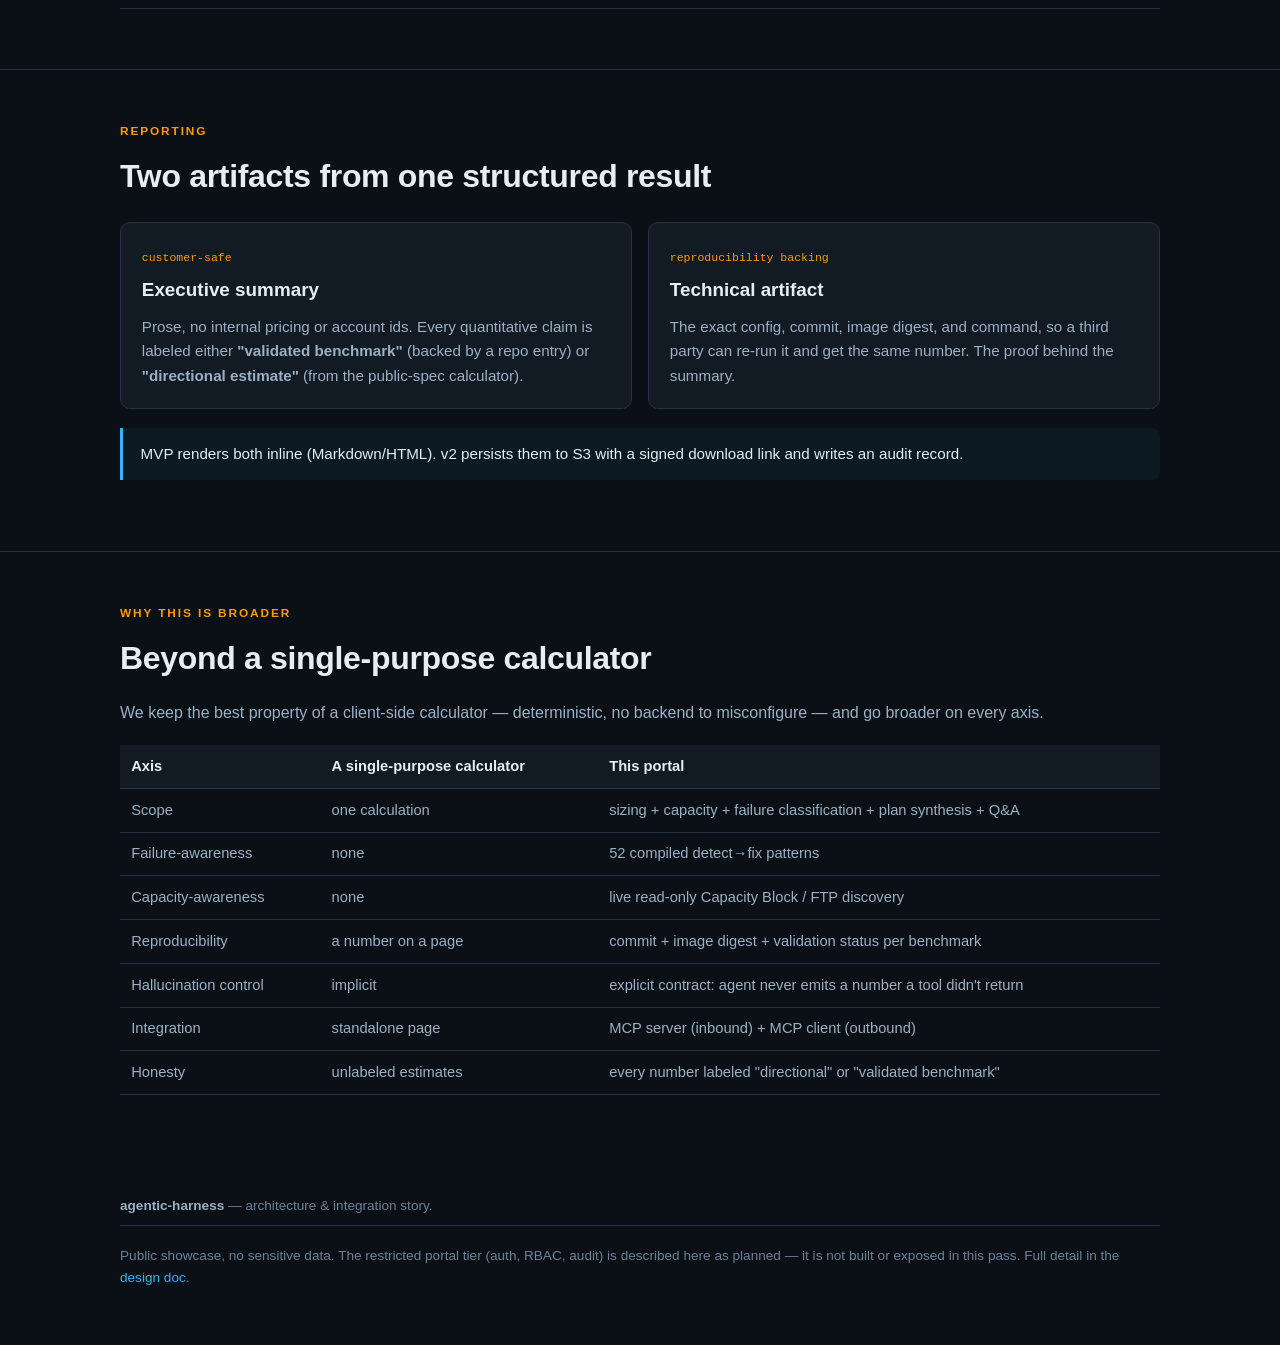
==== commit b9969b23: "Add styled Design page (design.html); repoint nav from raw DESIGN.md to design.html" ====
--- a/architecture.html
+++ b/architecture.html
@@ -17,7 +17,7 @@
     <a href="deep-dive.html">Deep dive</a>
     <a href="architecture.html" class="active">Architecture</a>
     <a href="calculator.html">Calculator</a>
-    <a href="DESIGN.md">Design doc</a>
+    <a href="design.html">Design</a>
   </div>
 </nav>
 
@@ -212,7 +212,7 @@
     <div class="note">
       Public showcase, no sensitive data. The restricted portal tier (auth, RBAC,
       audit) is described here as planned &mdash; it is not built or exposed in this pass.
-      Full detail in the <a href="DESIGN.md">design doc</a>.
+      Full detail in the <a href="design.html">design doc</a>.
     </div>
   </div>
 </footer>
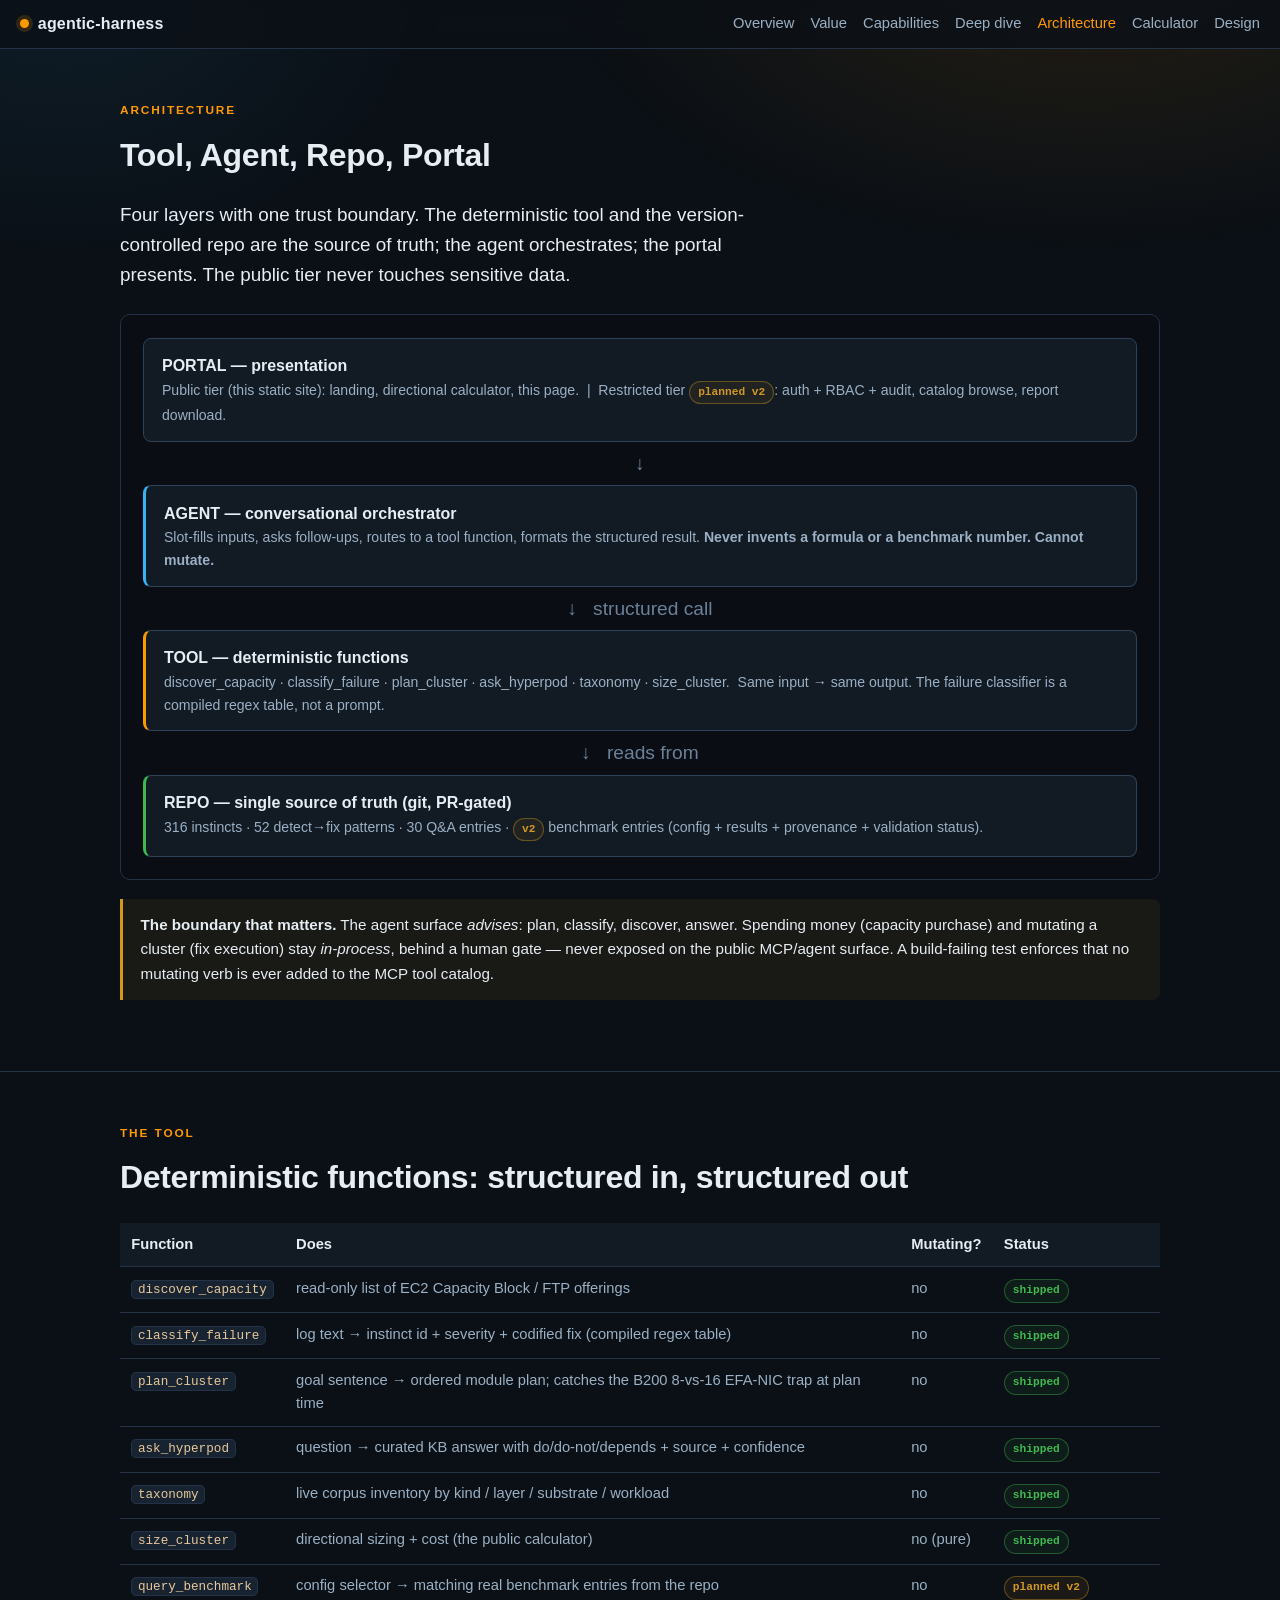
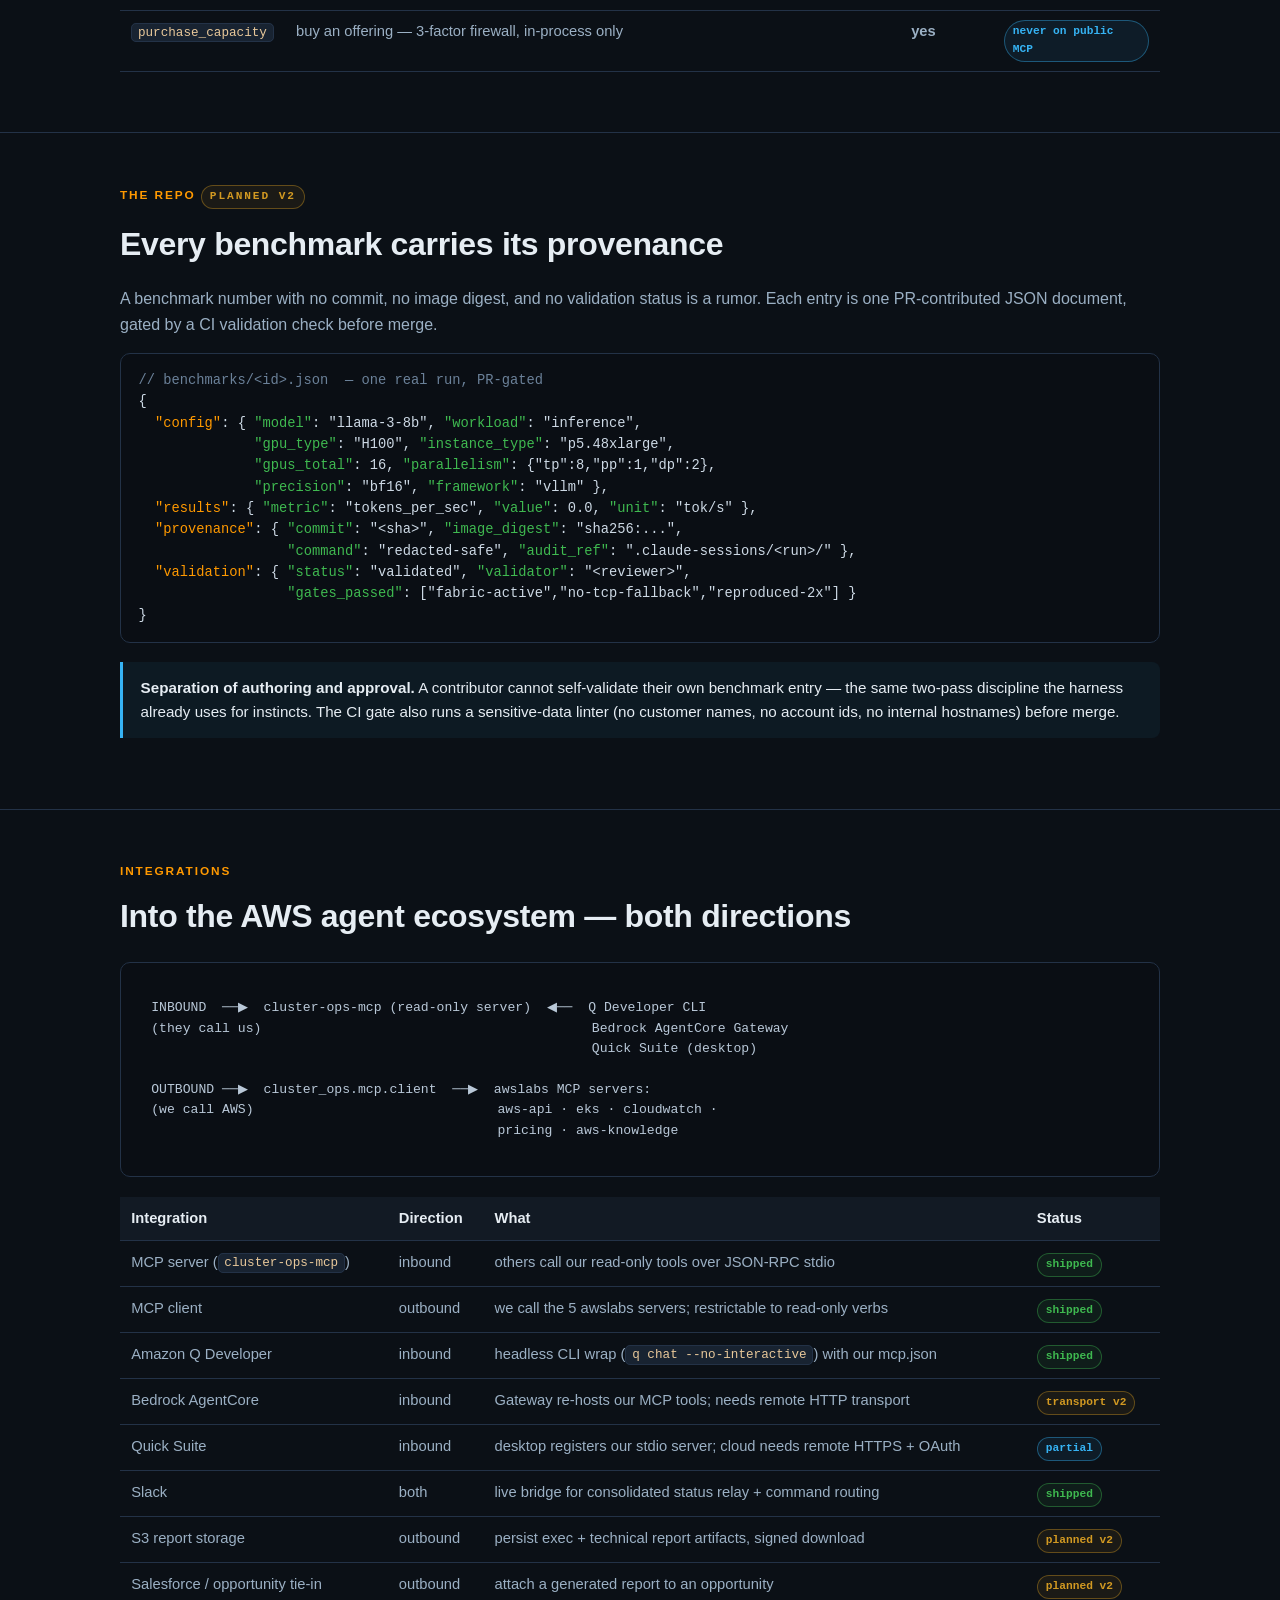
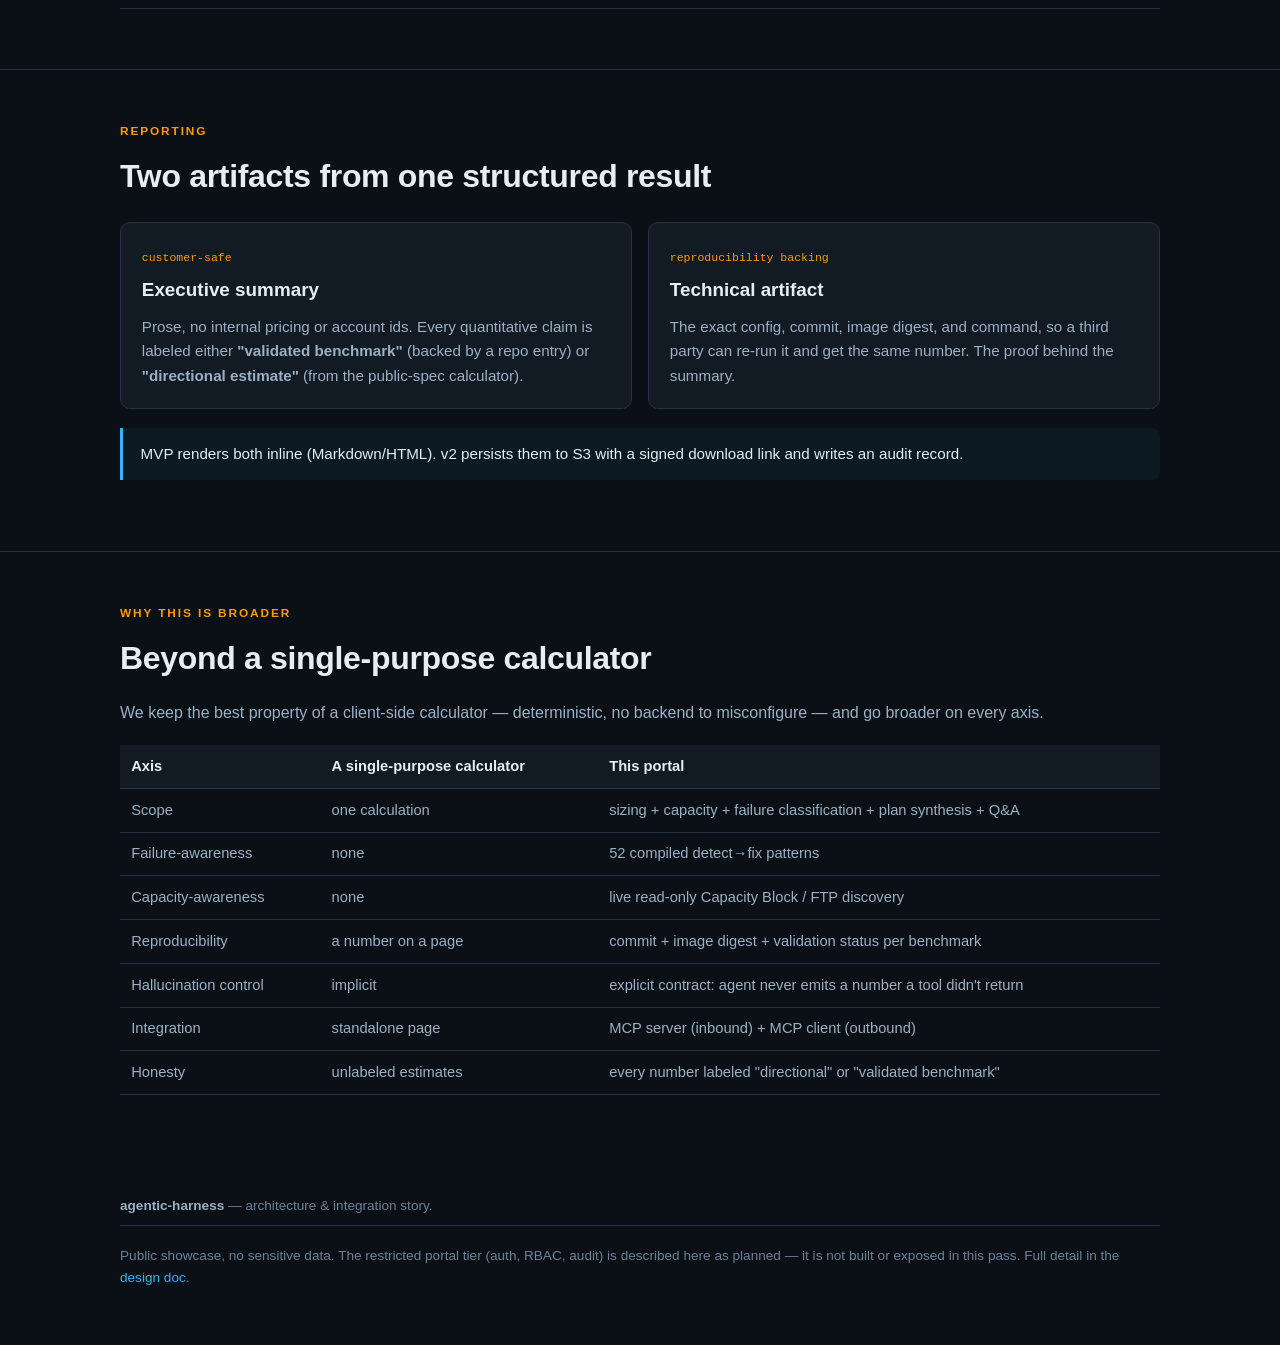
==== commit 0655a3f6: "Add Value page (business case: UCB bandit, meta-learner, log-learner, the value levers); wire into a" ====
--- a/architecture.html
+++ b/architecture.html
@@ -13,6 +13,7 @@
   <a class="brand" href="index.html"><span class="dot"></span><span class="full">agentic-harness</span></a>
   <div class="links">
     <a href="index.html">Overview</a>
+    <a href="value.html">Value</a>
     <a href="capabilities.html">Capabilities</a>
     <a href="deep-dive.html">Deep dive</a>
     <a href="architecture.html" class="active">Architecture</a>
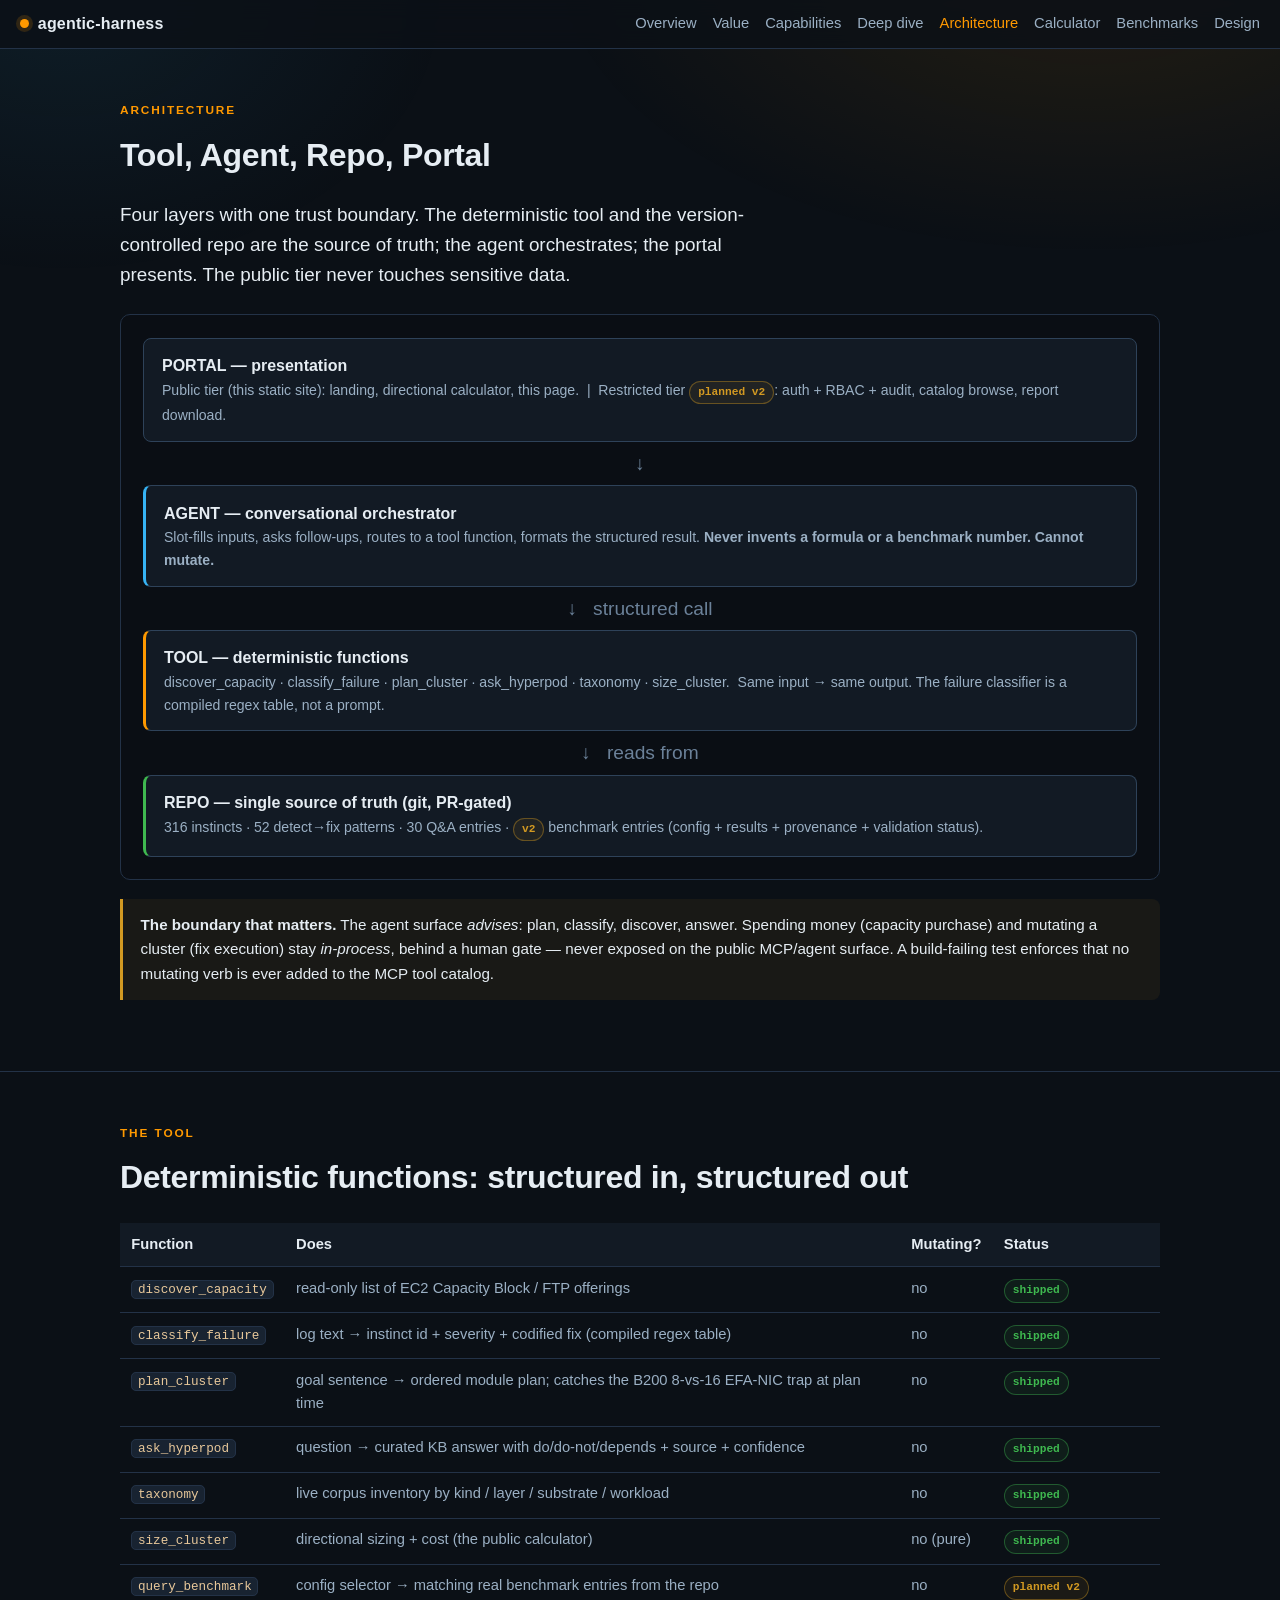
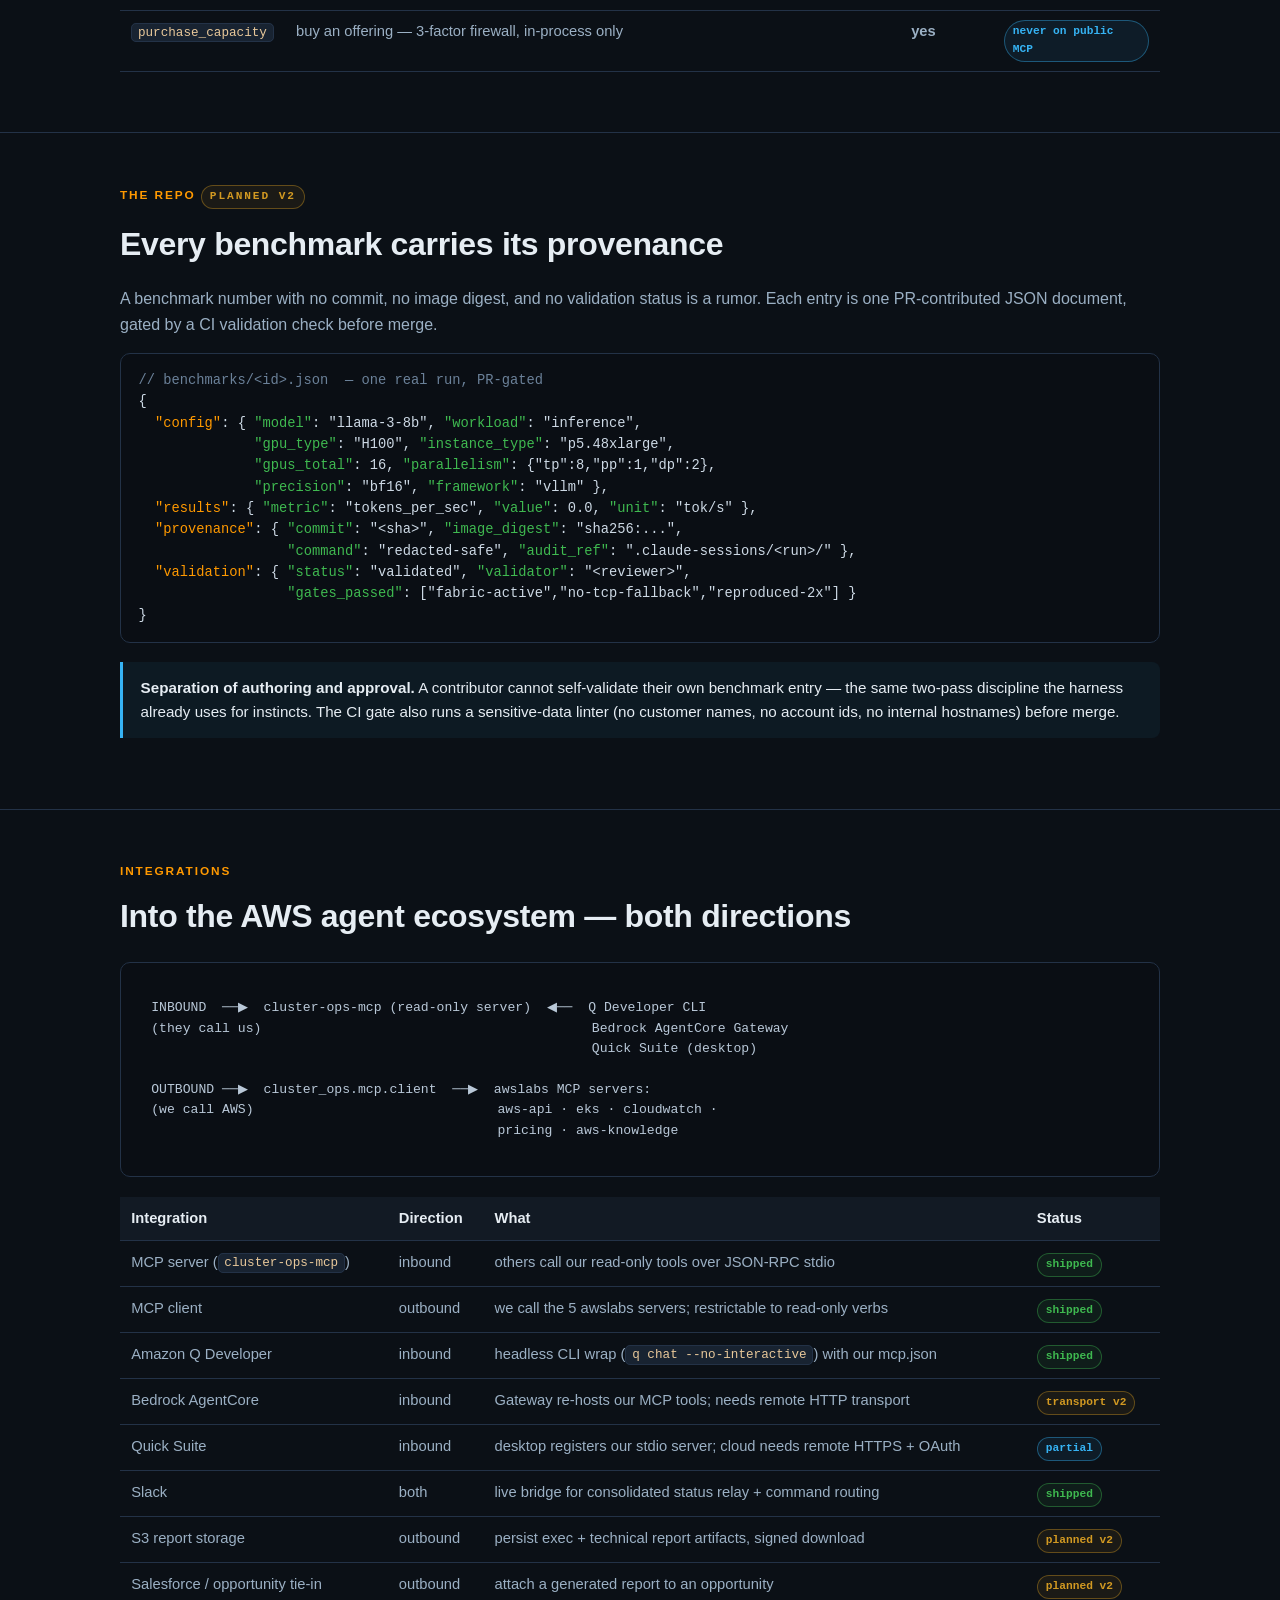
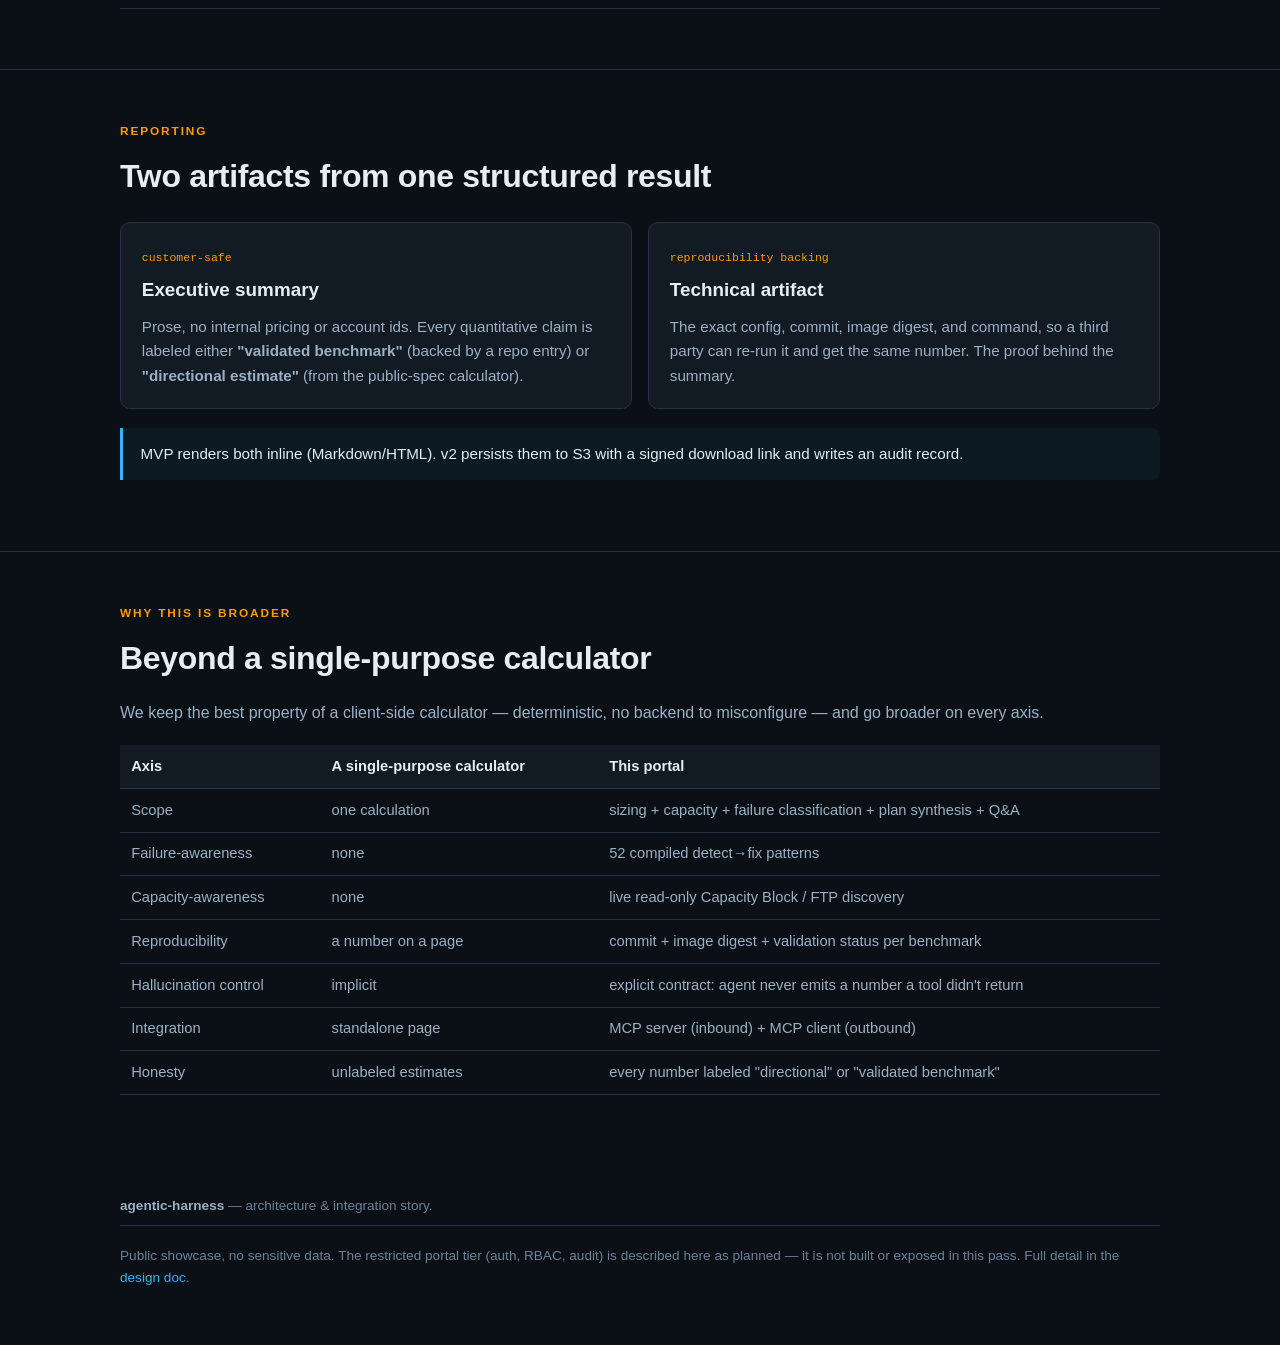
==== commit ae387fc1: "Add Benchmarks page (source-of-truth repo, measured-vs-estimated, agent-calls-tools); wire into all " ====
--- a/architecture.html
+++ b/architecture.html
@@ -18,6 +18,7 @@
     <a href="deep-dive.html">Deep dive</a>
     <a href="architecture.html" class="active">Architecture</a>
     <a href="calculator.html">Calculator</a>
+    <a href="benchmarks.html">Benchmarks</a>
     <a href="design.html">Design</a>
   </div>
 </nav>
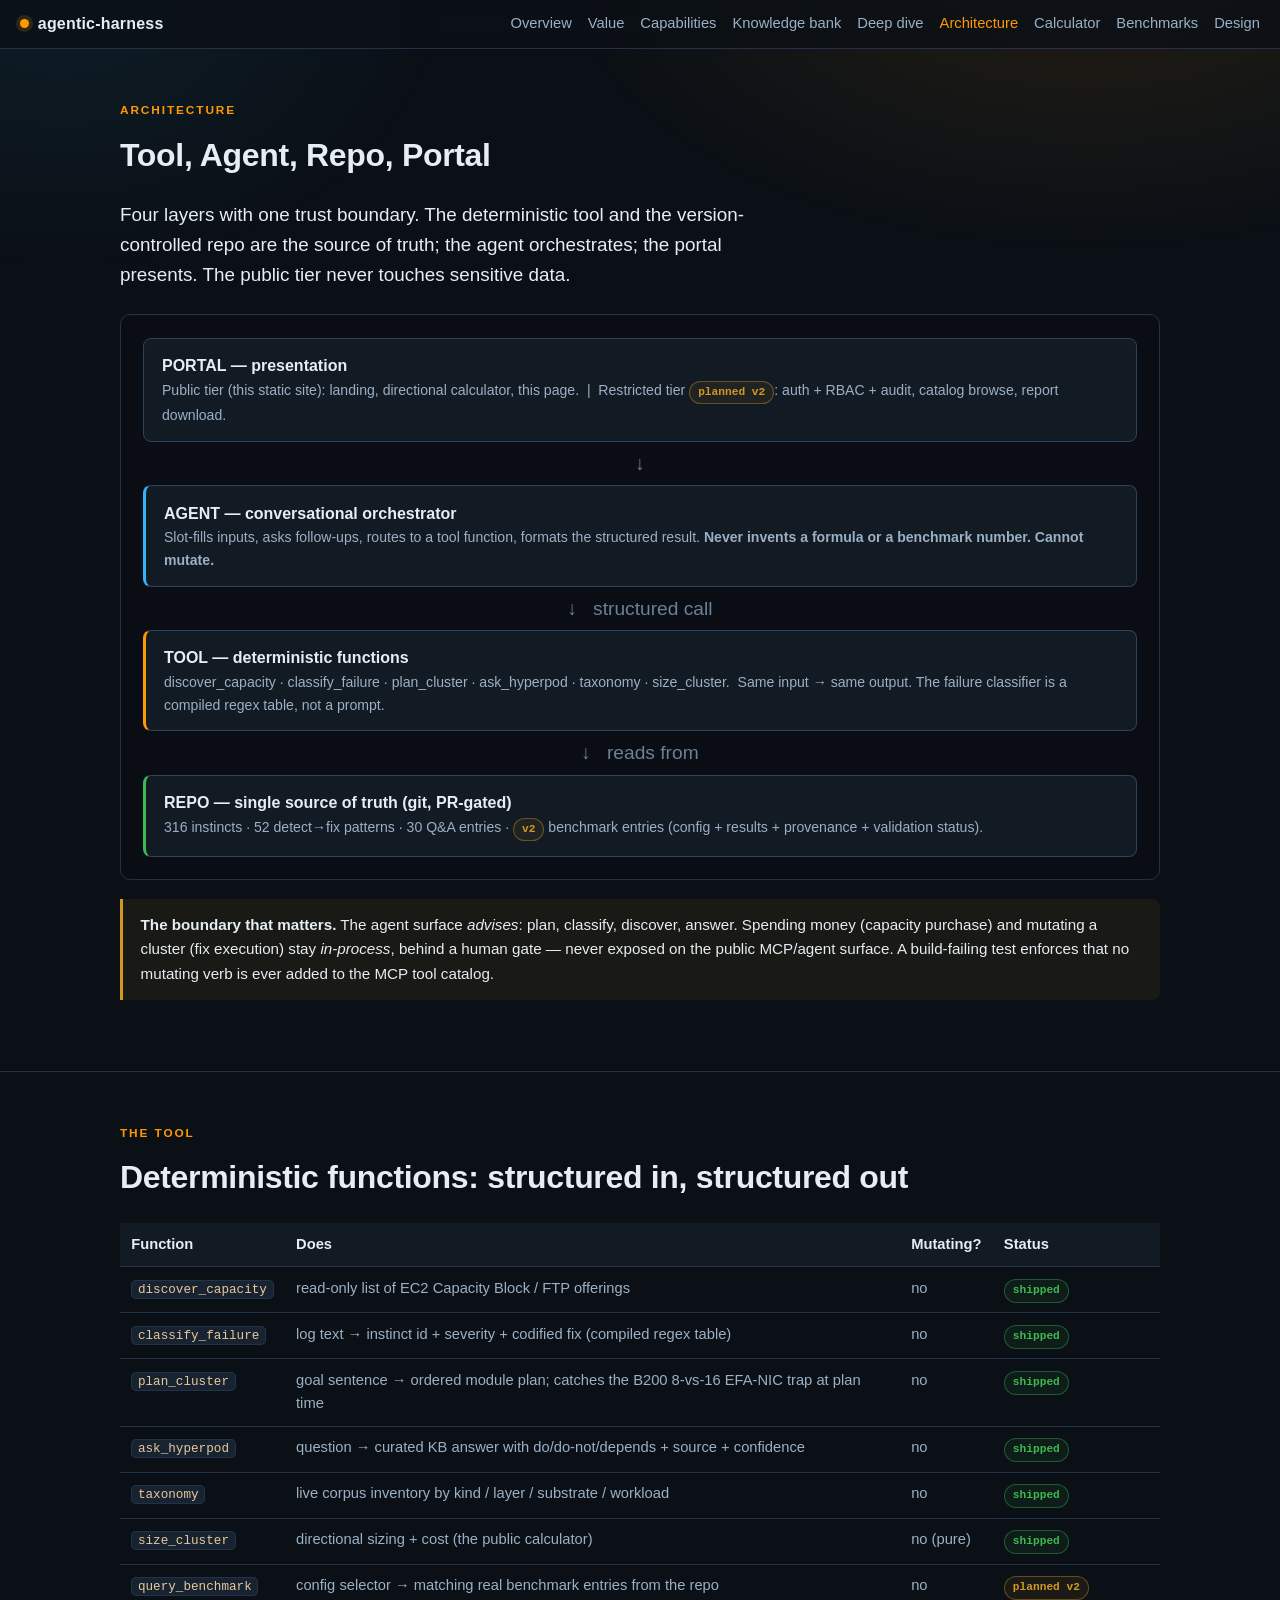
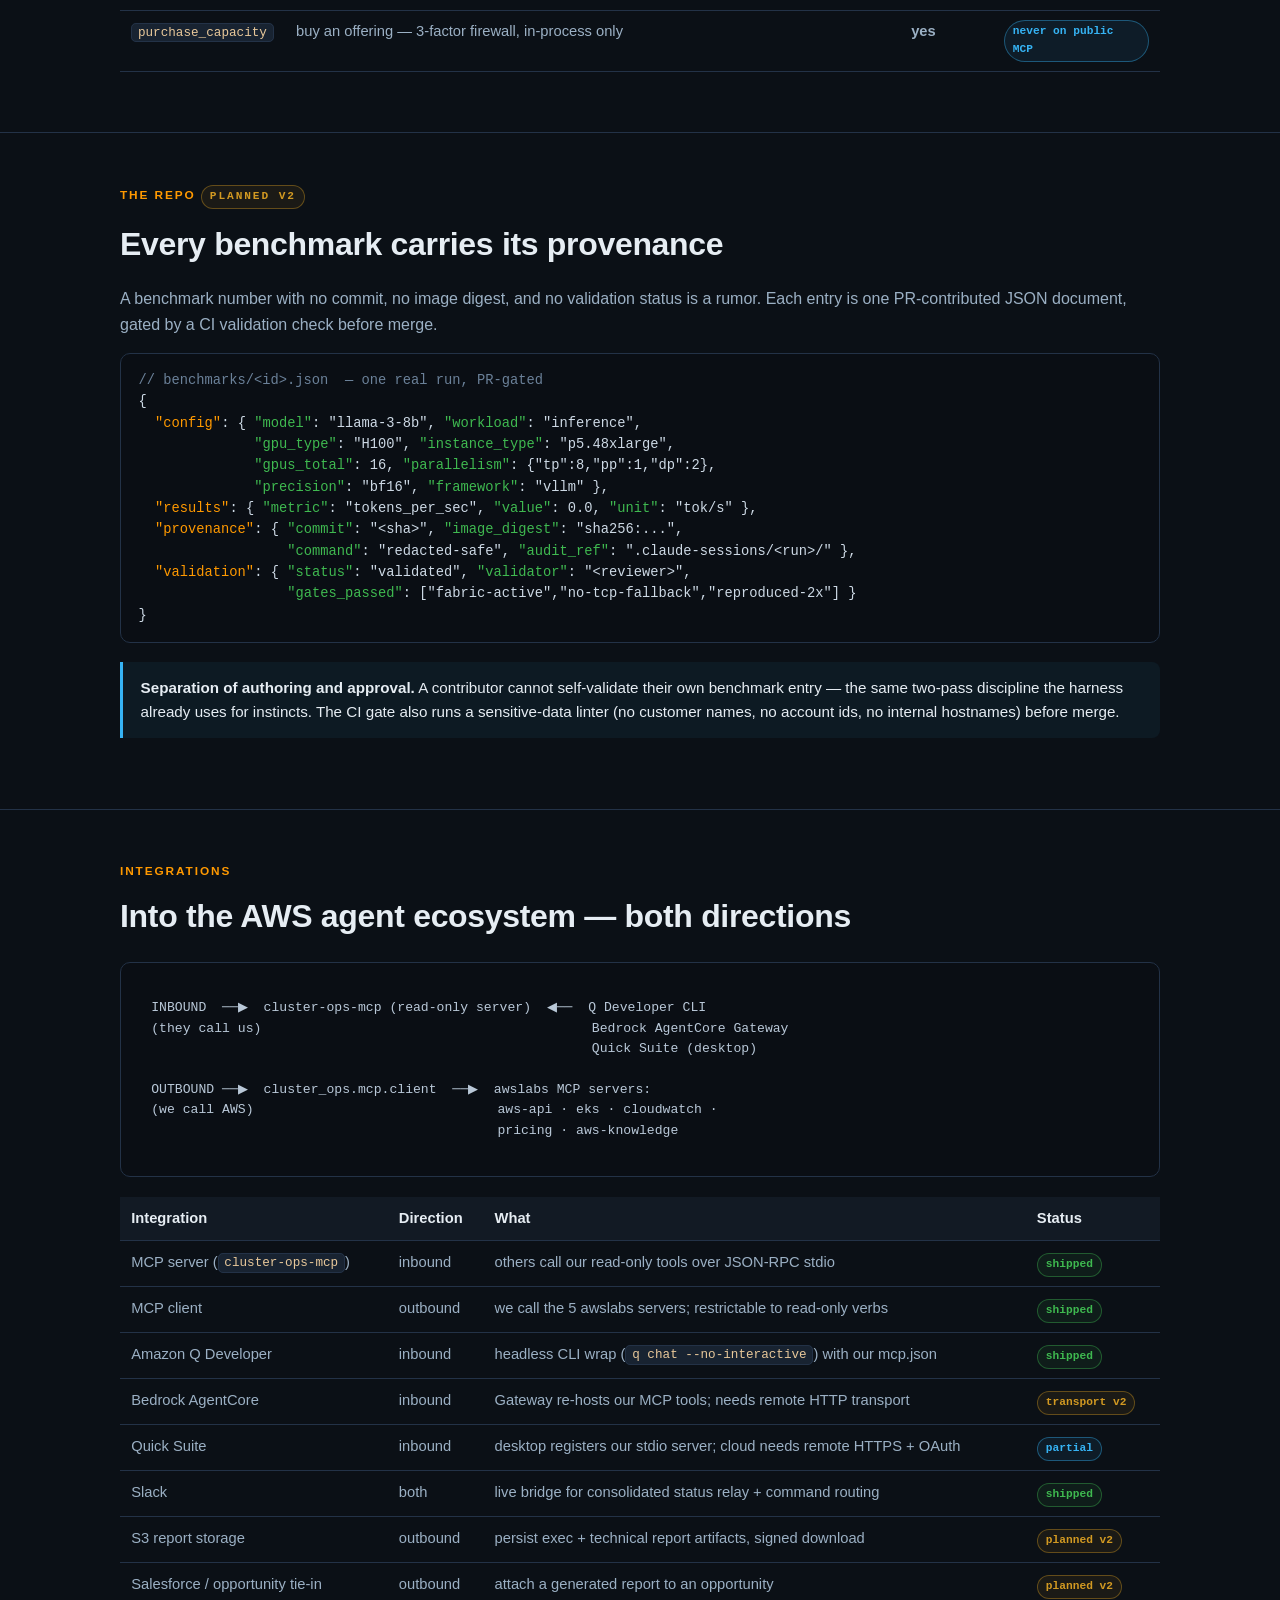
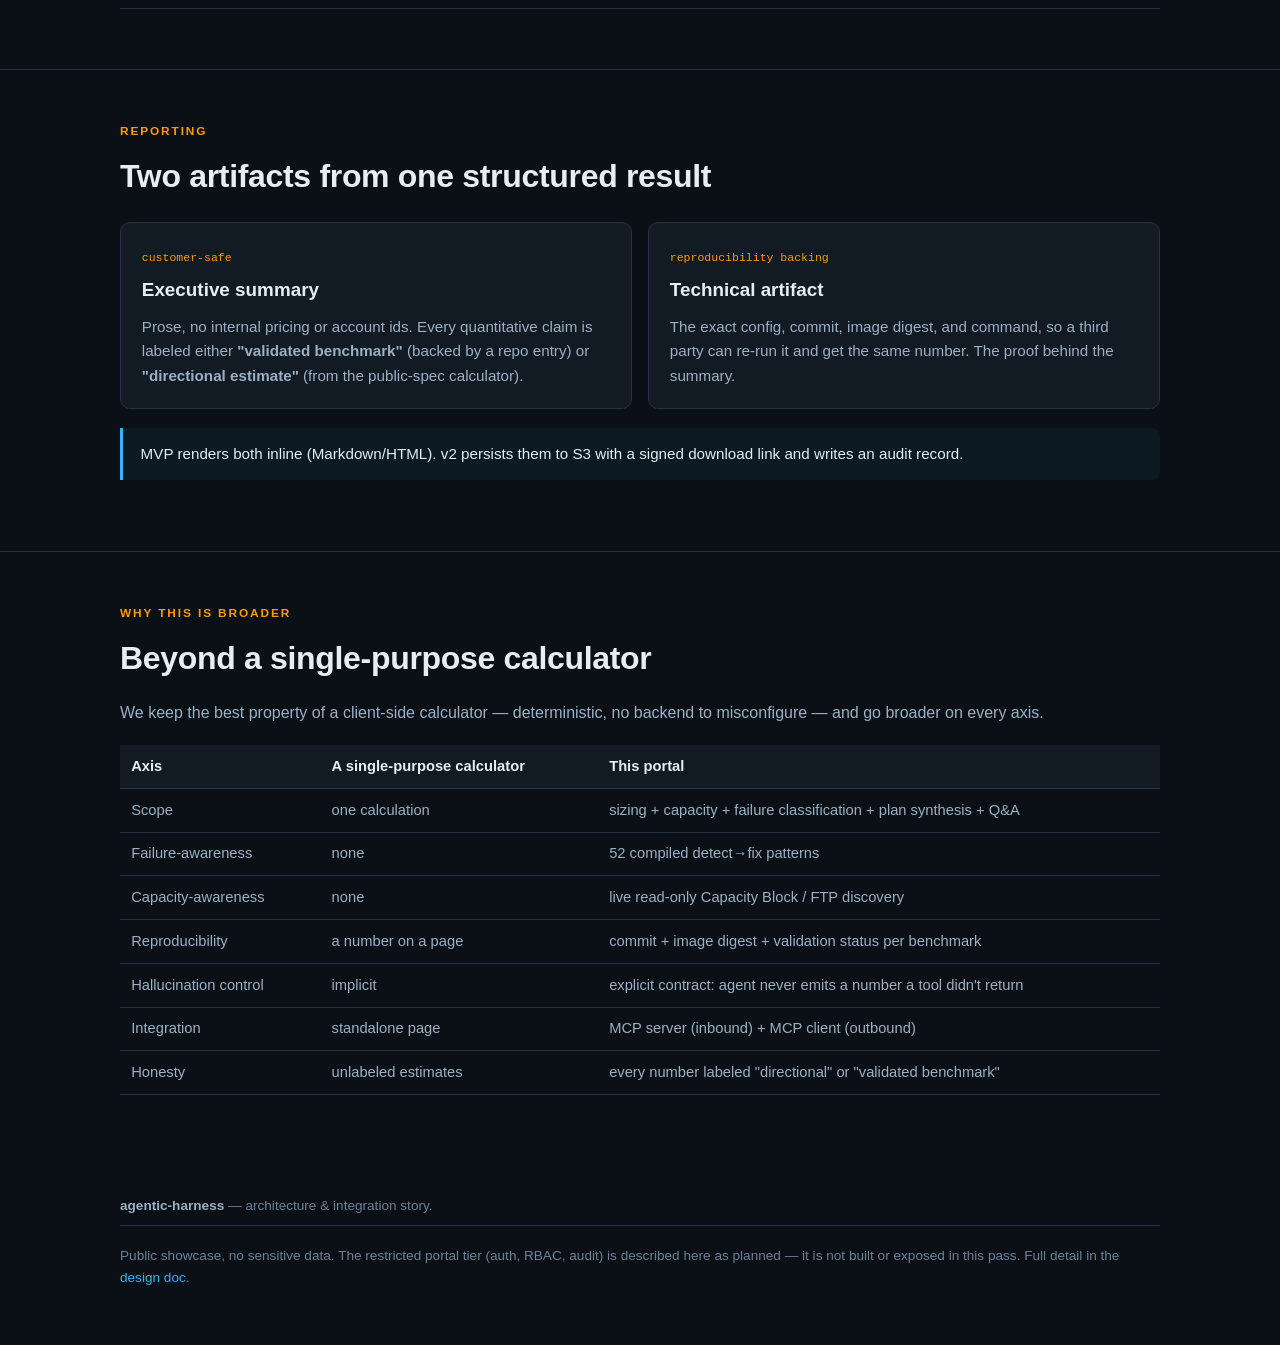
==== commit a9203127: "Add Knowledge bank page: 316 instincts by kind/layer/substrate + 6 sanitized sample learnings; wire " ====
--- a/architecture.html
+++ b/architecture.html
@@ -15,6 +15,7 @@
     <a href="index.html">Overview</a>
     <a href="value.html">Value</a>
     <a href="capabilities.html">Capabilities</a>
+    <a href="knowledge.html">Knowledge bank</a>
     <a href="deep-dive.html">Deep dive</a>
     <a href="architecture.html" class="active">Architecture</a>
     <a href="calculator.html">Calculator</a>
--- a/assets/style.css
+++ b/assets/style.css
@@ -232,6 +232,14 @@
 .cap-part { color: var(--amber); font-weight: 700; }
 td.cap-cell, th.cap-cell { text-align: center; white-space: nowrap; }
 
+/* ---------------------------------------------------------------- knowledge bank bars */
+.kb-row { display: flex; align-items: center; gap: 0.75rem; margin: 0.4rem 0; }
+.kb-key { flex: 0 0 200px; font-family: var(--mono); font-size: 0.82rem; color: var(--text-dim); text-align: right; }
+.kb-track { flex: 1; background: var(--bg-2); border: 1px solid var(--line); border-radius: 6px; overflow: hidden; height: 22px; }
+.kb-fill { height: 100%; background: linear-gradient(90deg, rgba(54,179,244,0.35), rgba(54,179,244,0.7)); display: flex; align-items: center; padding-left: 8px; font-size: 0.74rem; font-weight: 700; color: var(--text); }
+.kb-instinct { border-left: 3px solid var(--accent-2); }
+.kb-instinct .neg { color: var(--amber); font-family: var(--mono); font-size: 0.82rem; }
+
 /* ---------------------------------------------------------------- calculator */
 .calc-grid { display: grid; grid-template-columns: 360px 1fr; gap: 1.5rem; align-items: start; }
 .calc-form { background: var(--bg-2); border: 1px solid var(--line); border-radius: var(--radius); padding: 1.3rem; }
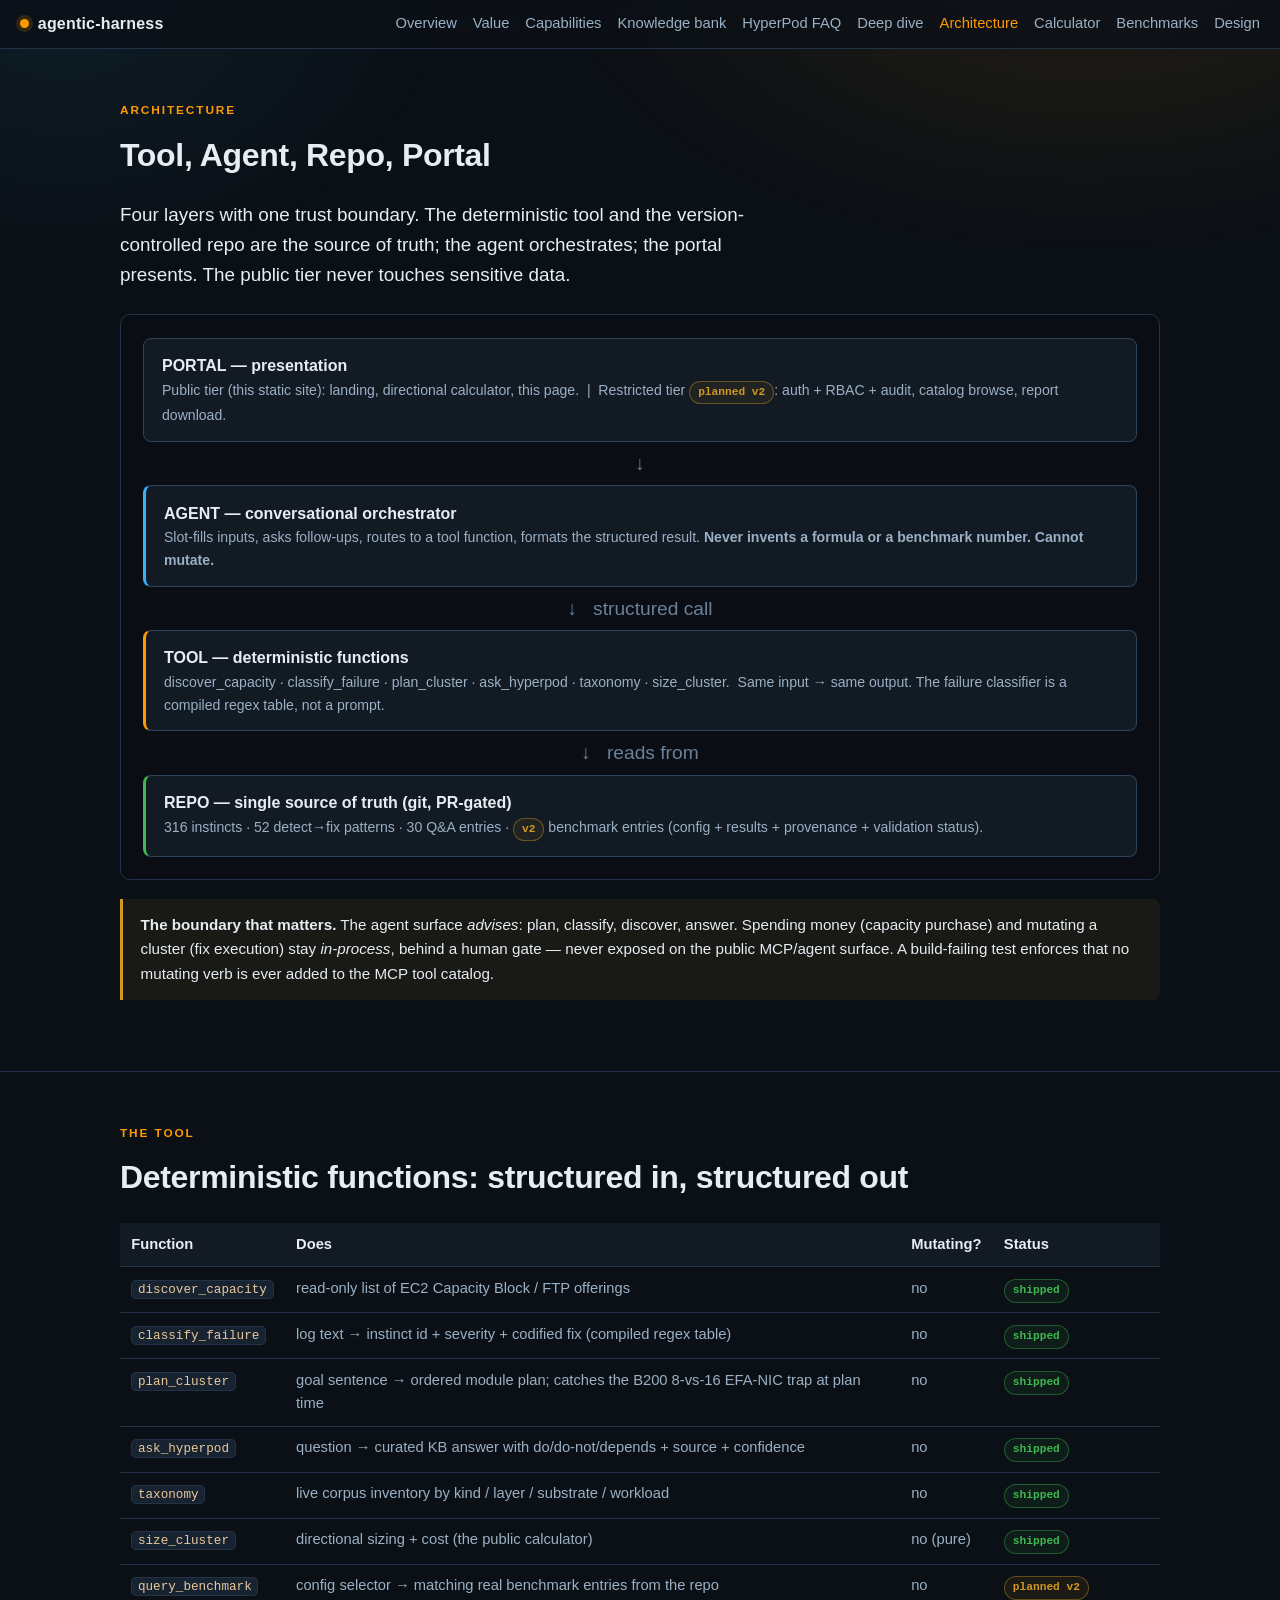
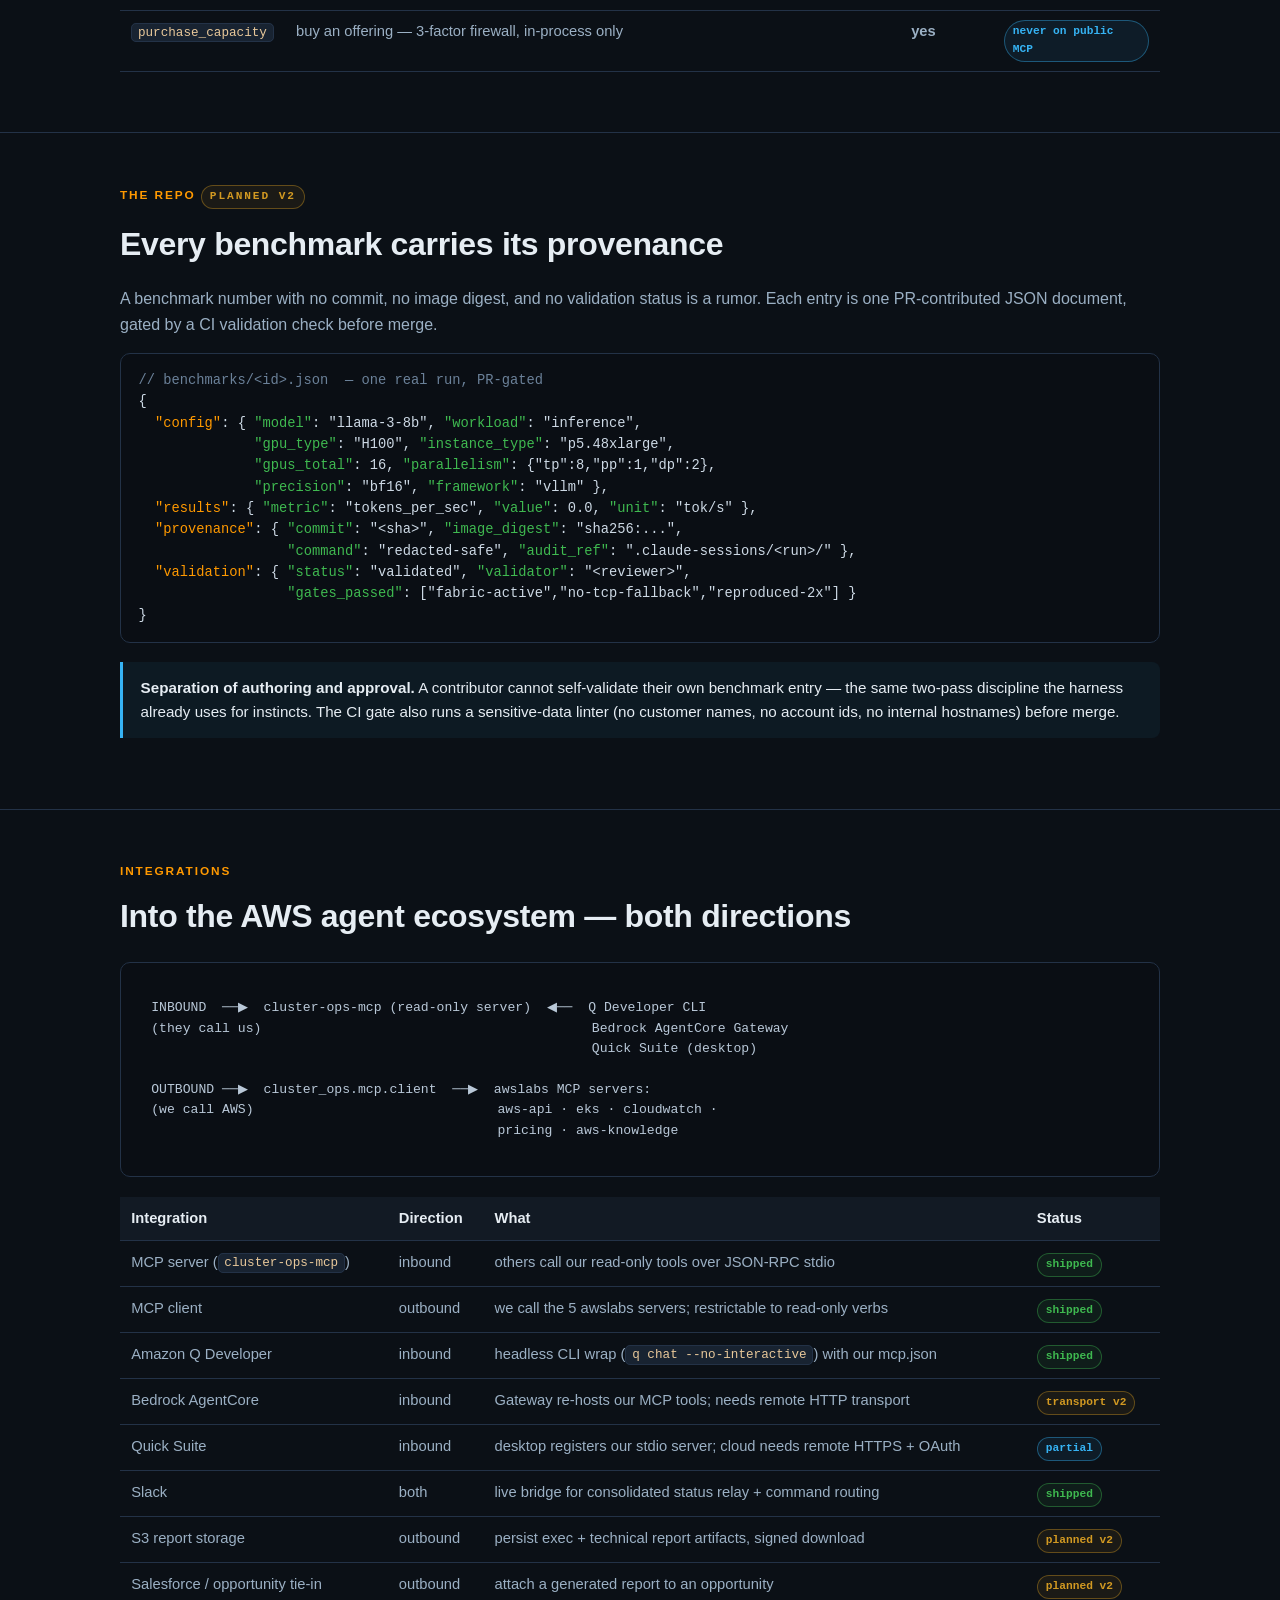
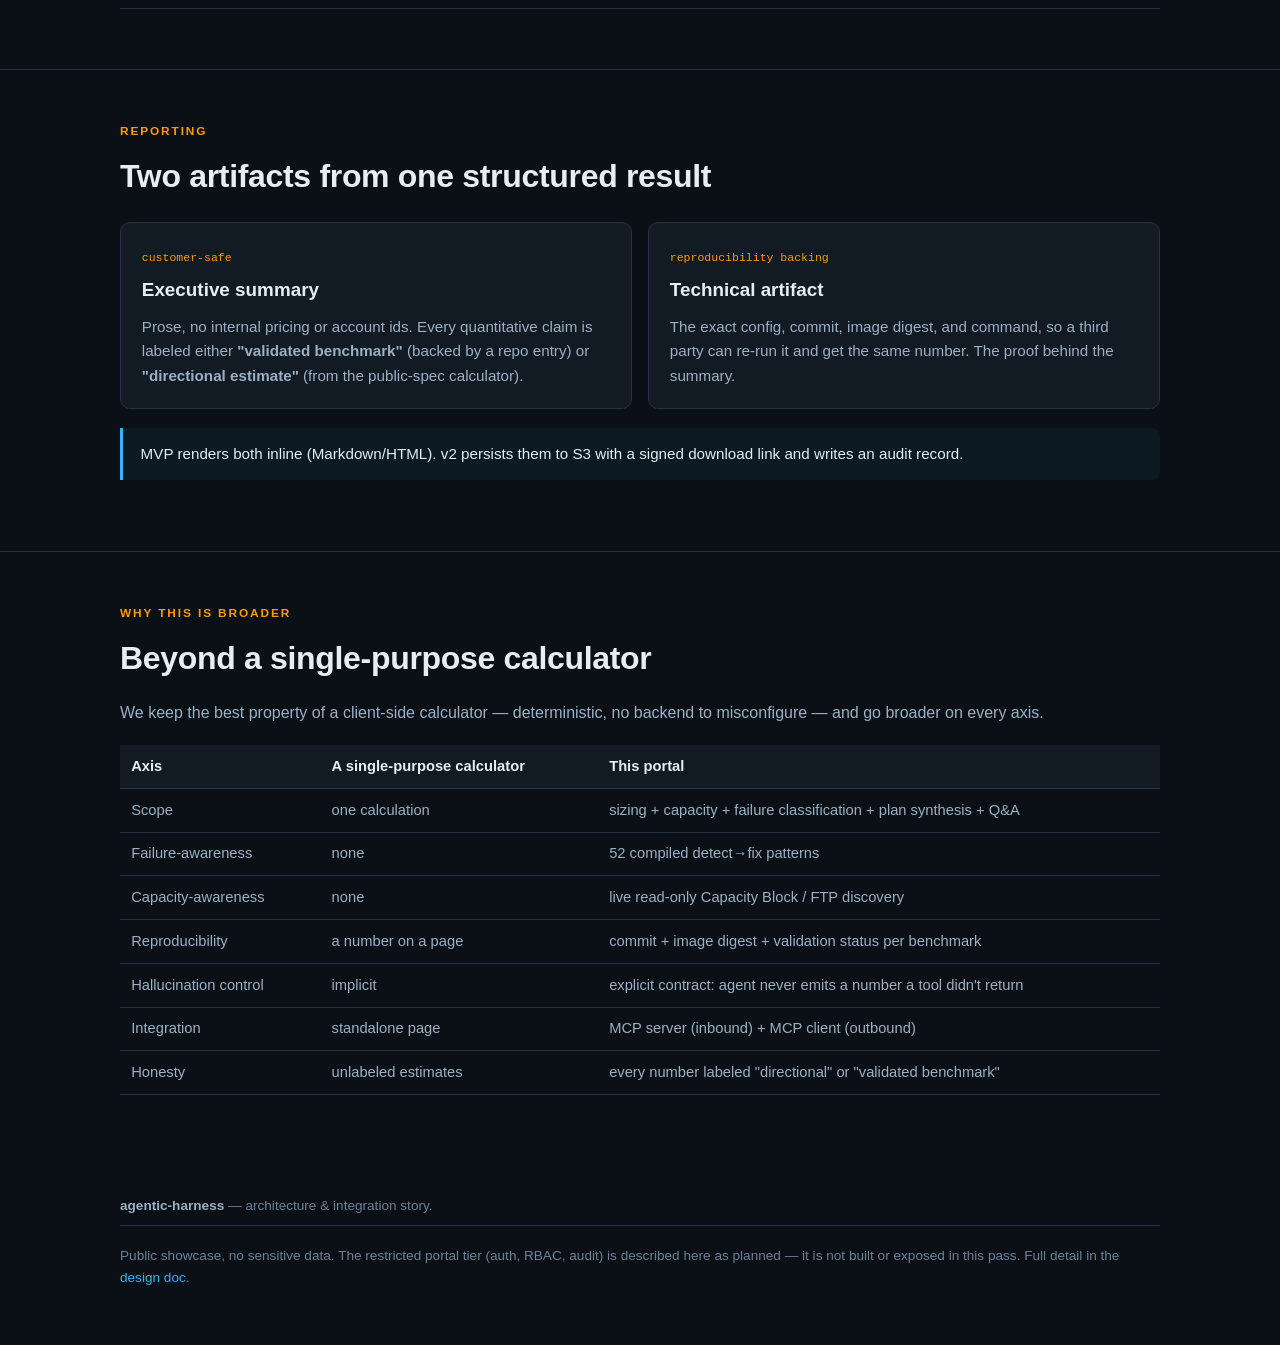
==== commit cd6cb29f: "Add HyperPod FAQ page: 30 Q&A (FTP/capacity/billing/resilience/EFA/inference) mined from Slack+ops, " ====
--- a/architecture.html
+++ b/architecture.html
@@ -16,6 +16,7 @@
     <a href="value.html">Value</a>
     <a href="capabilities.html">Capabilities</a>
     <a href="knowledge.html">Knowledge bank</a>
+    <a href="faq.html">HyperPod FAQ</a>
     <a href="deep-dive.html">Deep dive</a>
     <a href="architecture.html" class="active">Architecture</a>
     <a href="calculator.html">Calculator</a>
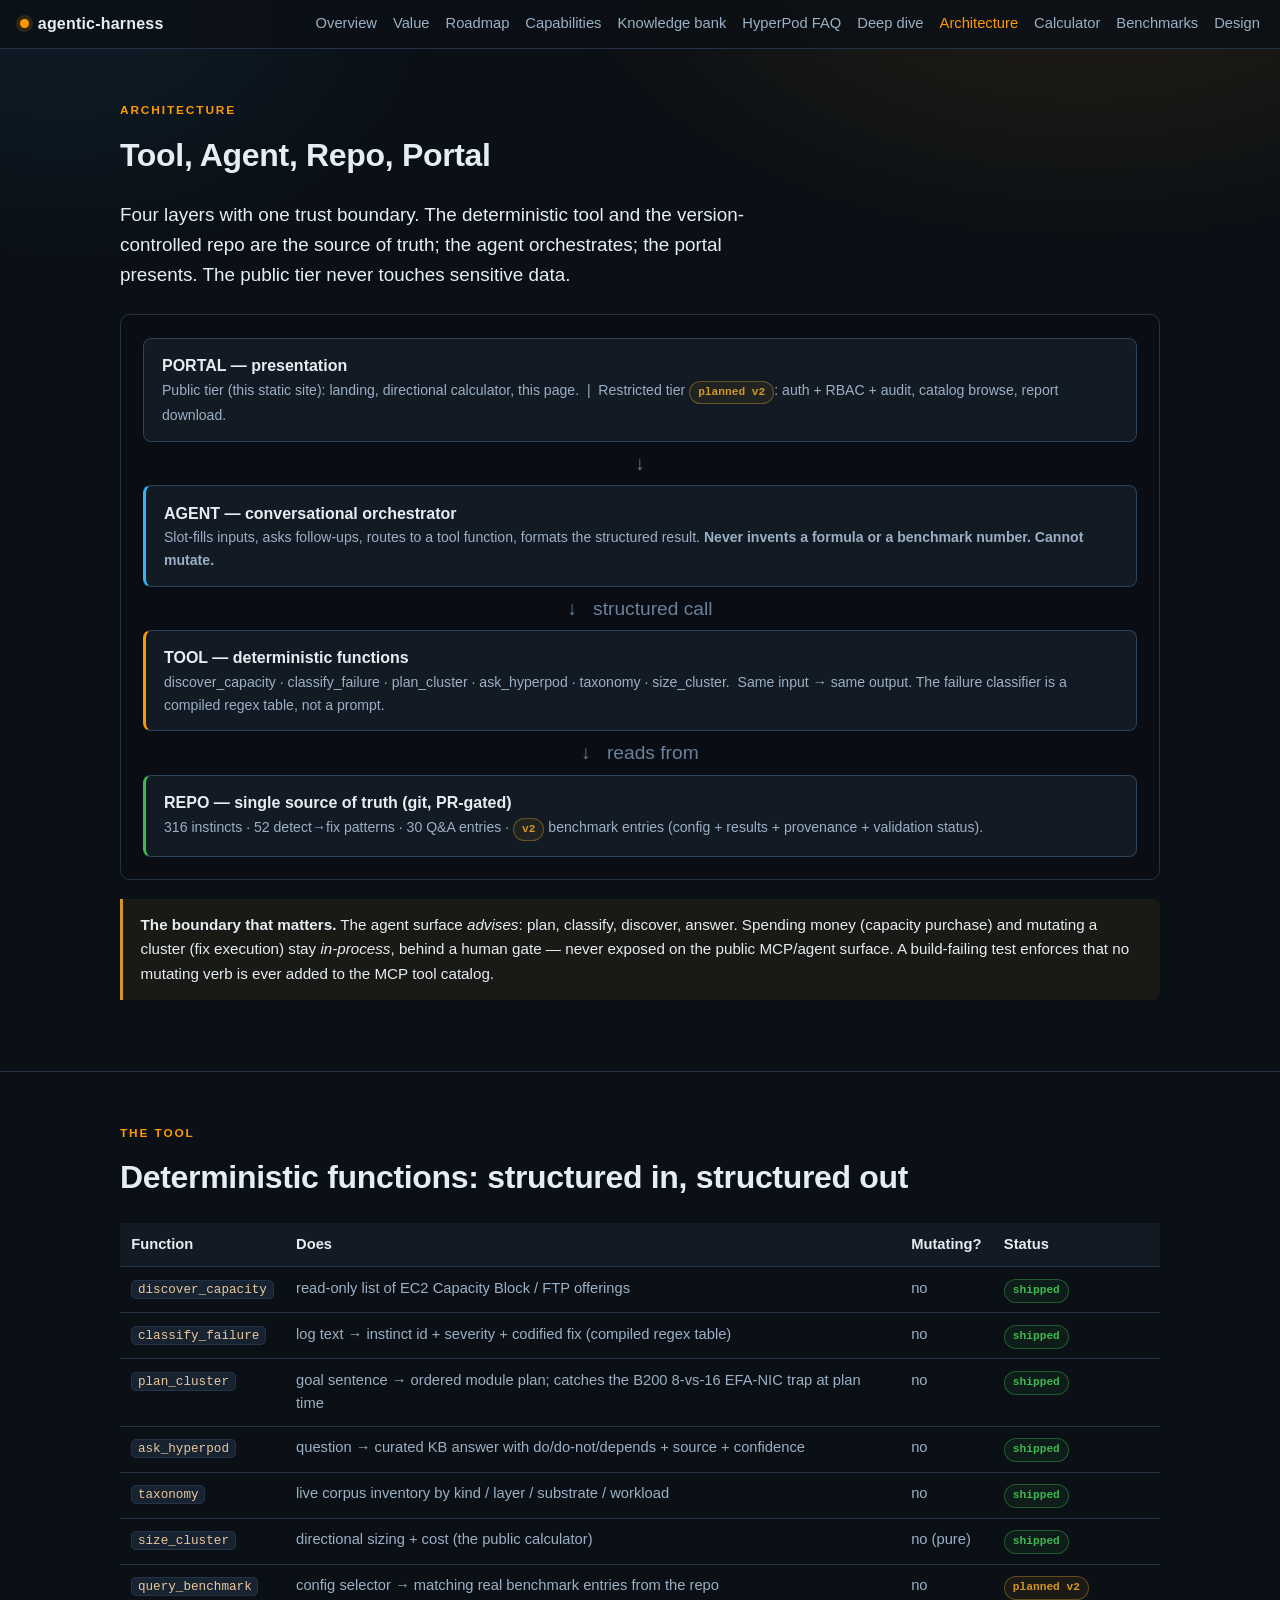
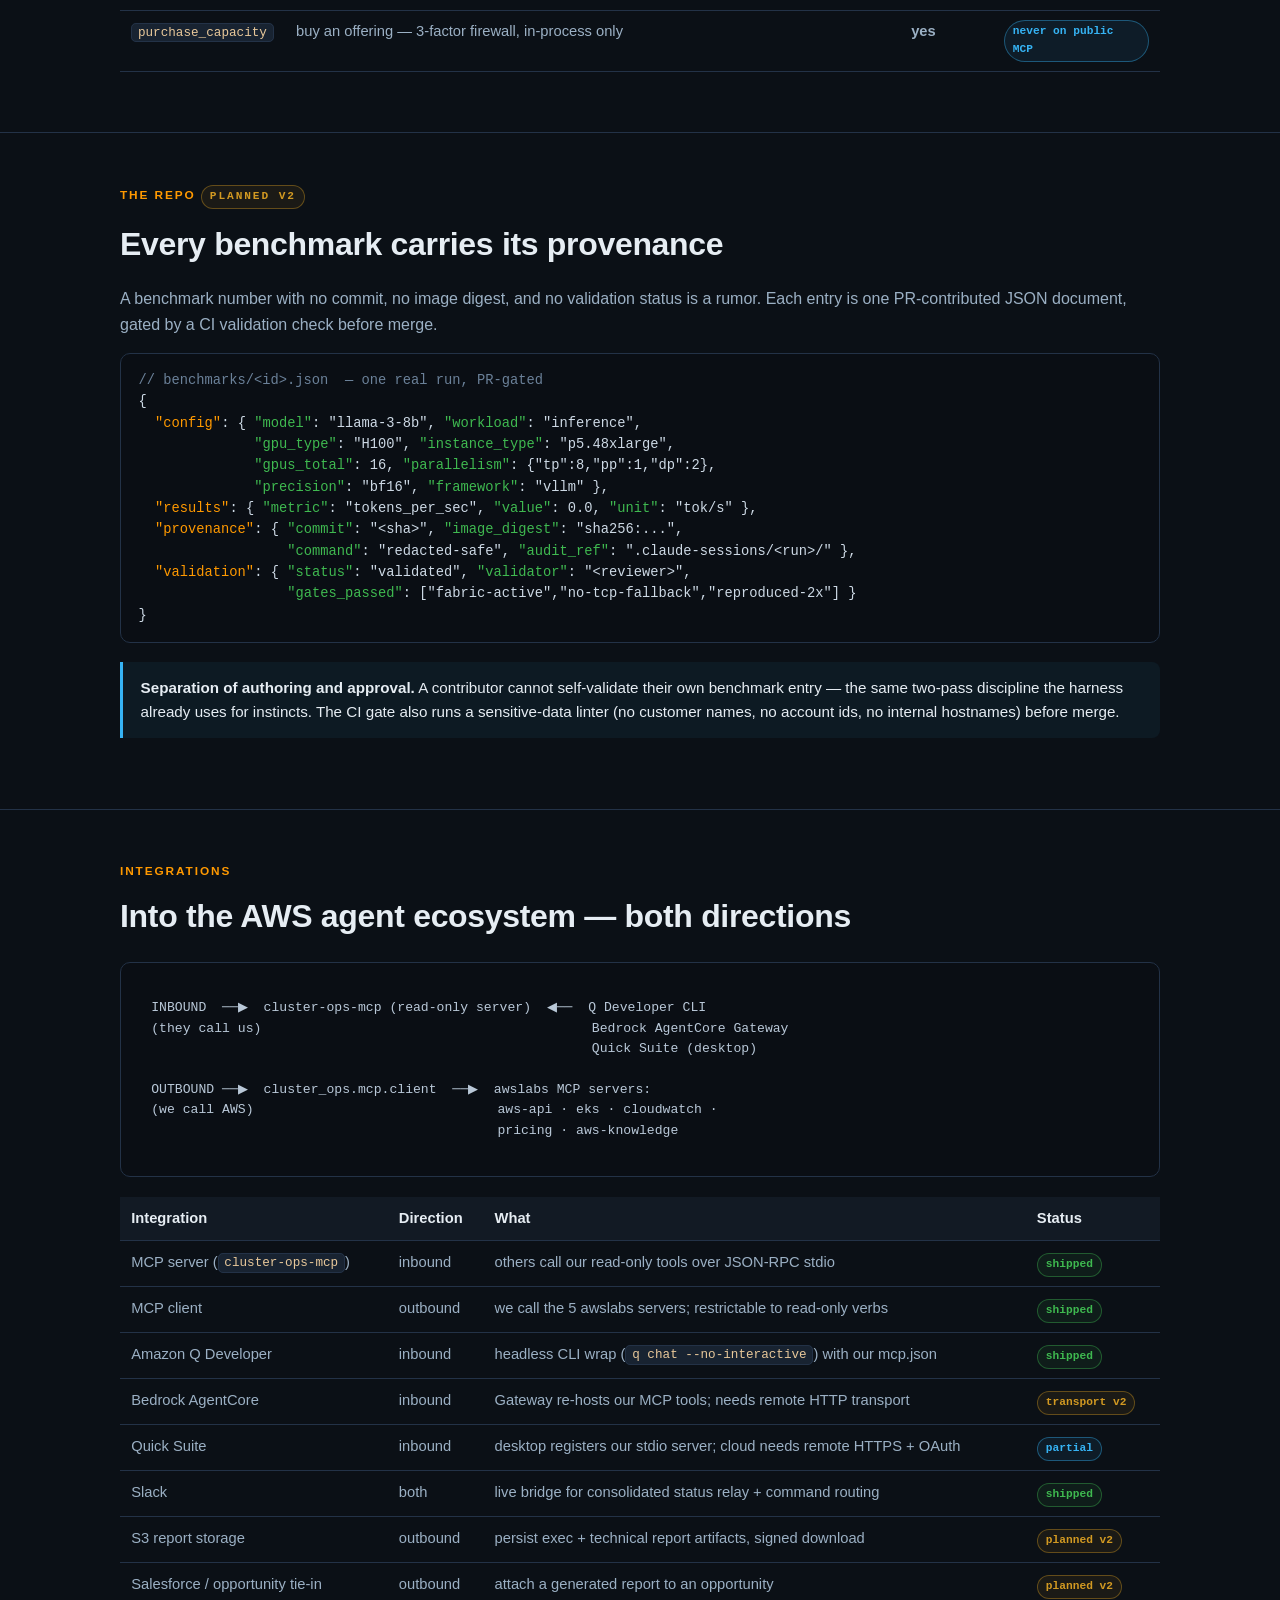
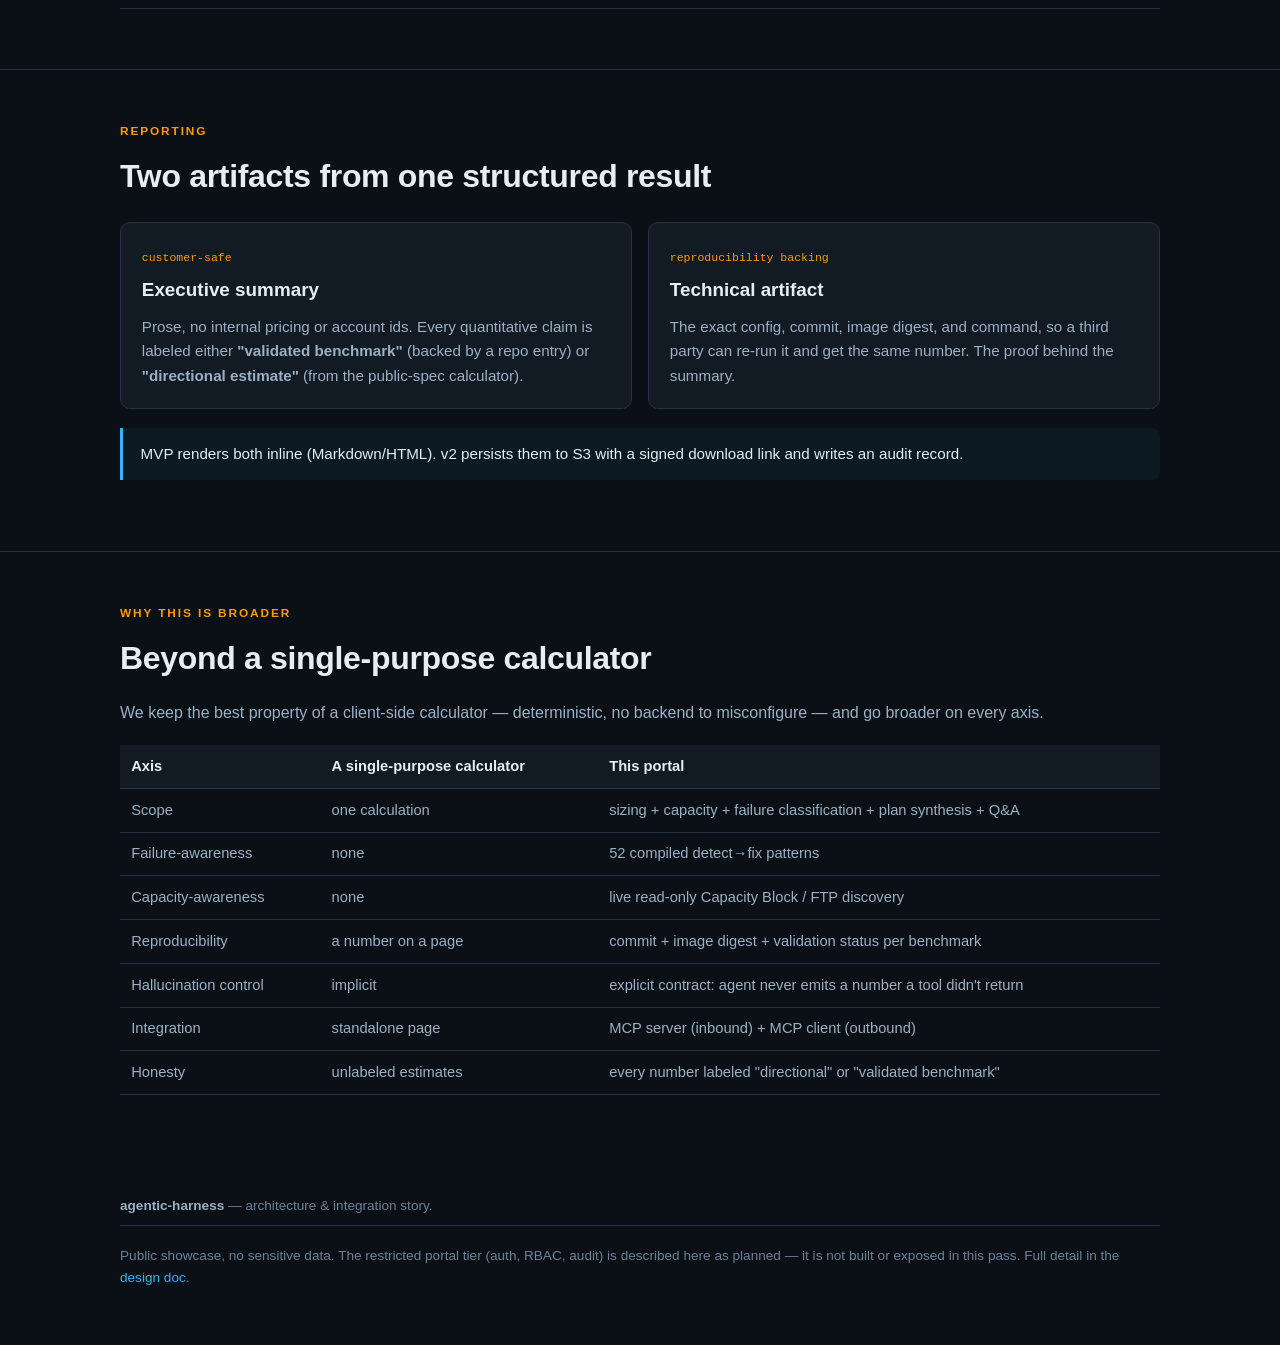
==== commit 25f7d6fd: "Add Roadmap page: v0.2.4->GA release ladder + G-series OKRs; wire into all 11 navs" ====
--- a/architecture.html
+++ b/architecture.html
@@ -14,6 +14,7 @@
   <div class="links">
     <a href="index.html">Overview</a>
     <a href="value.html">Value</a>
+    <a href="roadmap.html">Roadmap</a>
     <a href="capabilities.html">Capabilities</a>
     <a href="knowledge.html">Knowledge bank</a>
     <a href="faq.html">HyperPod FAQ</a>
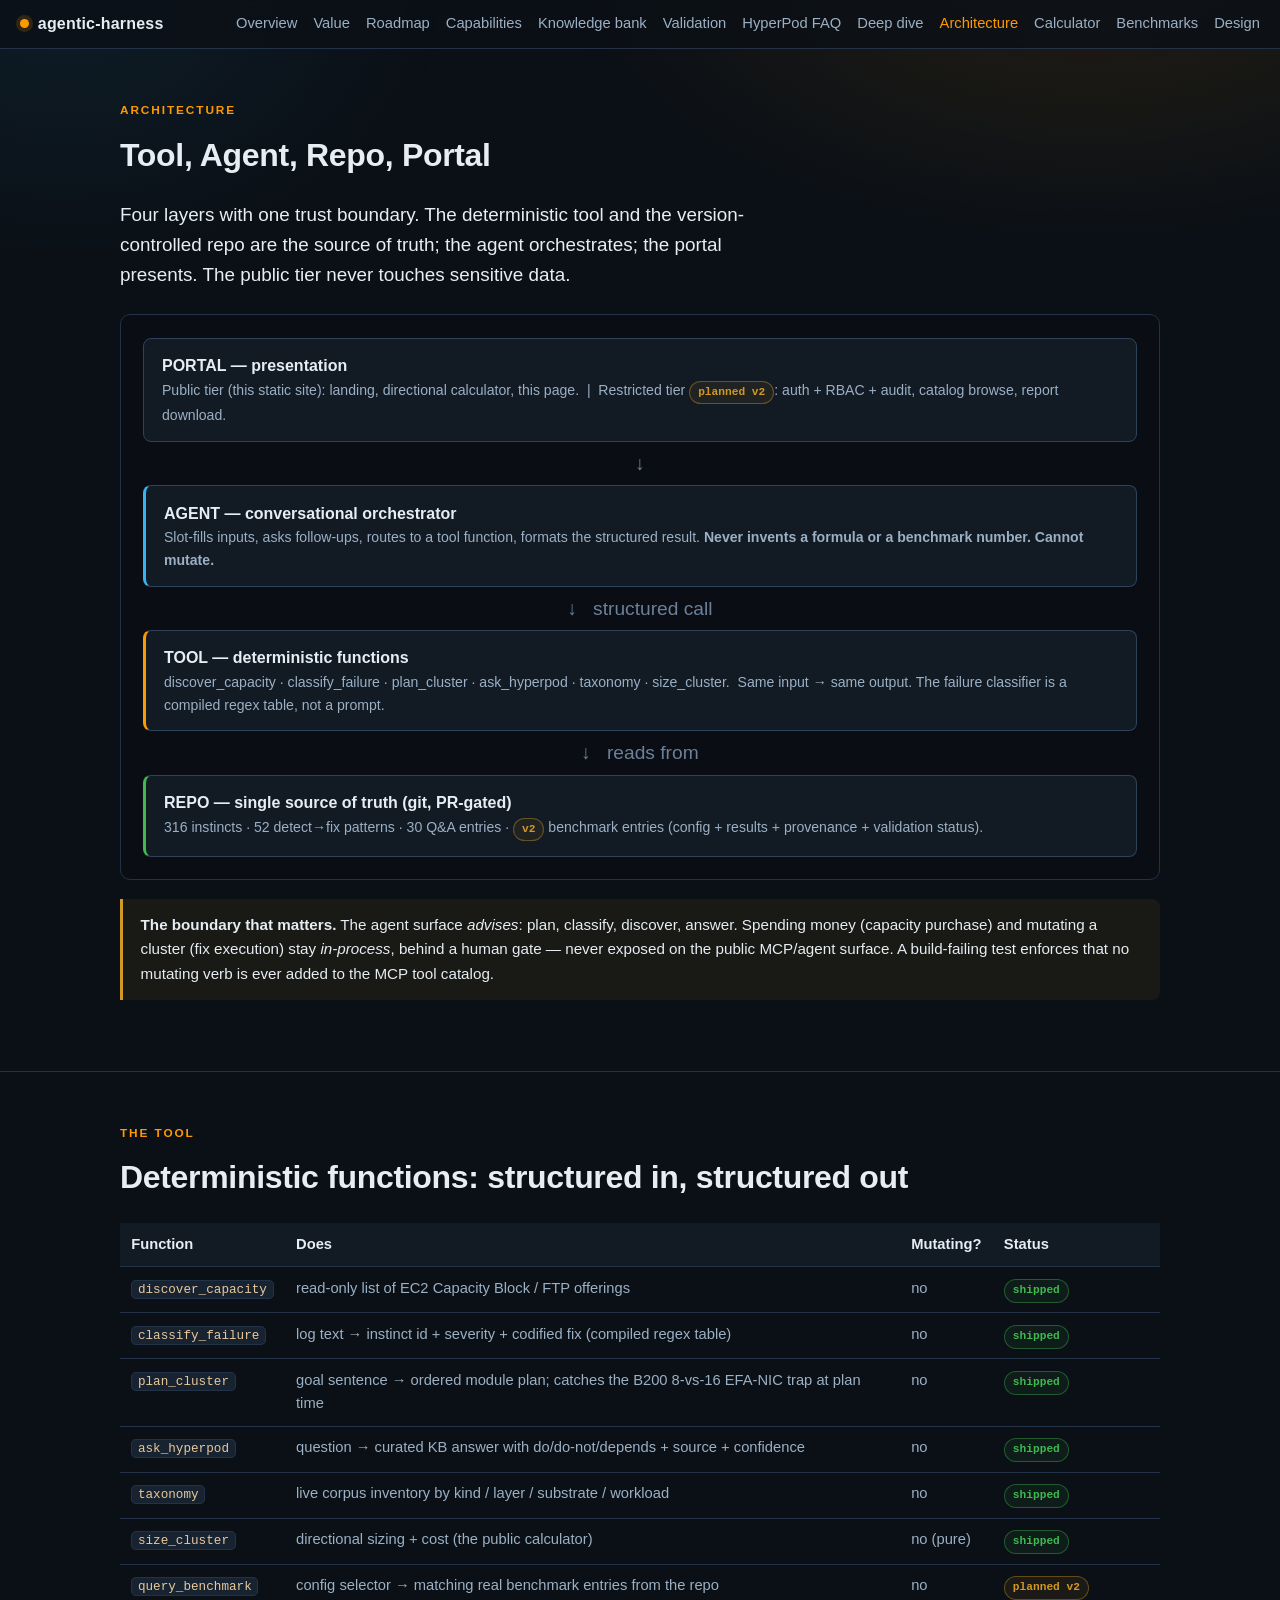
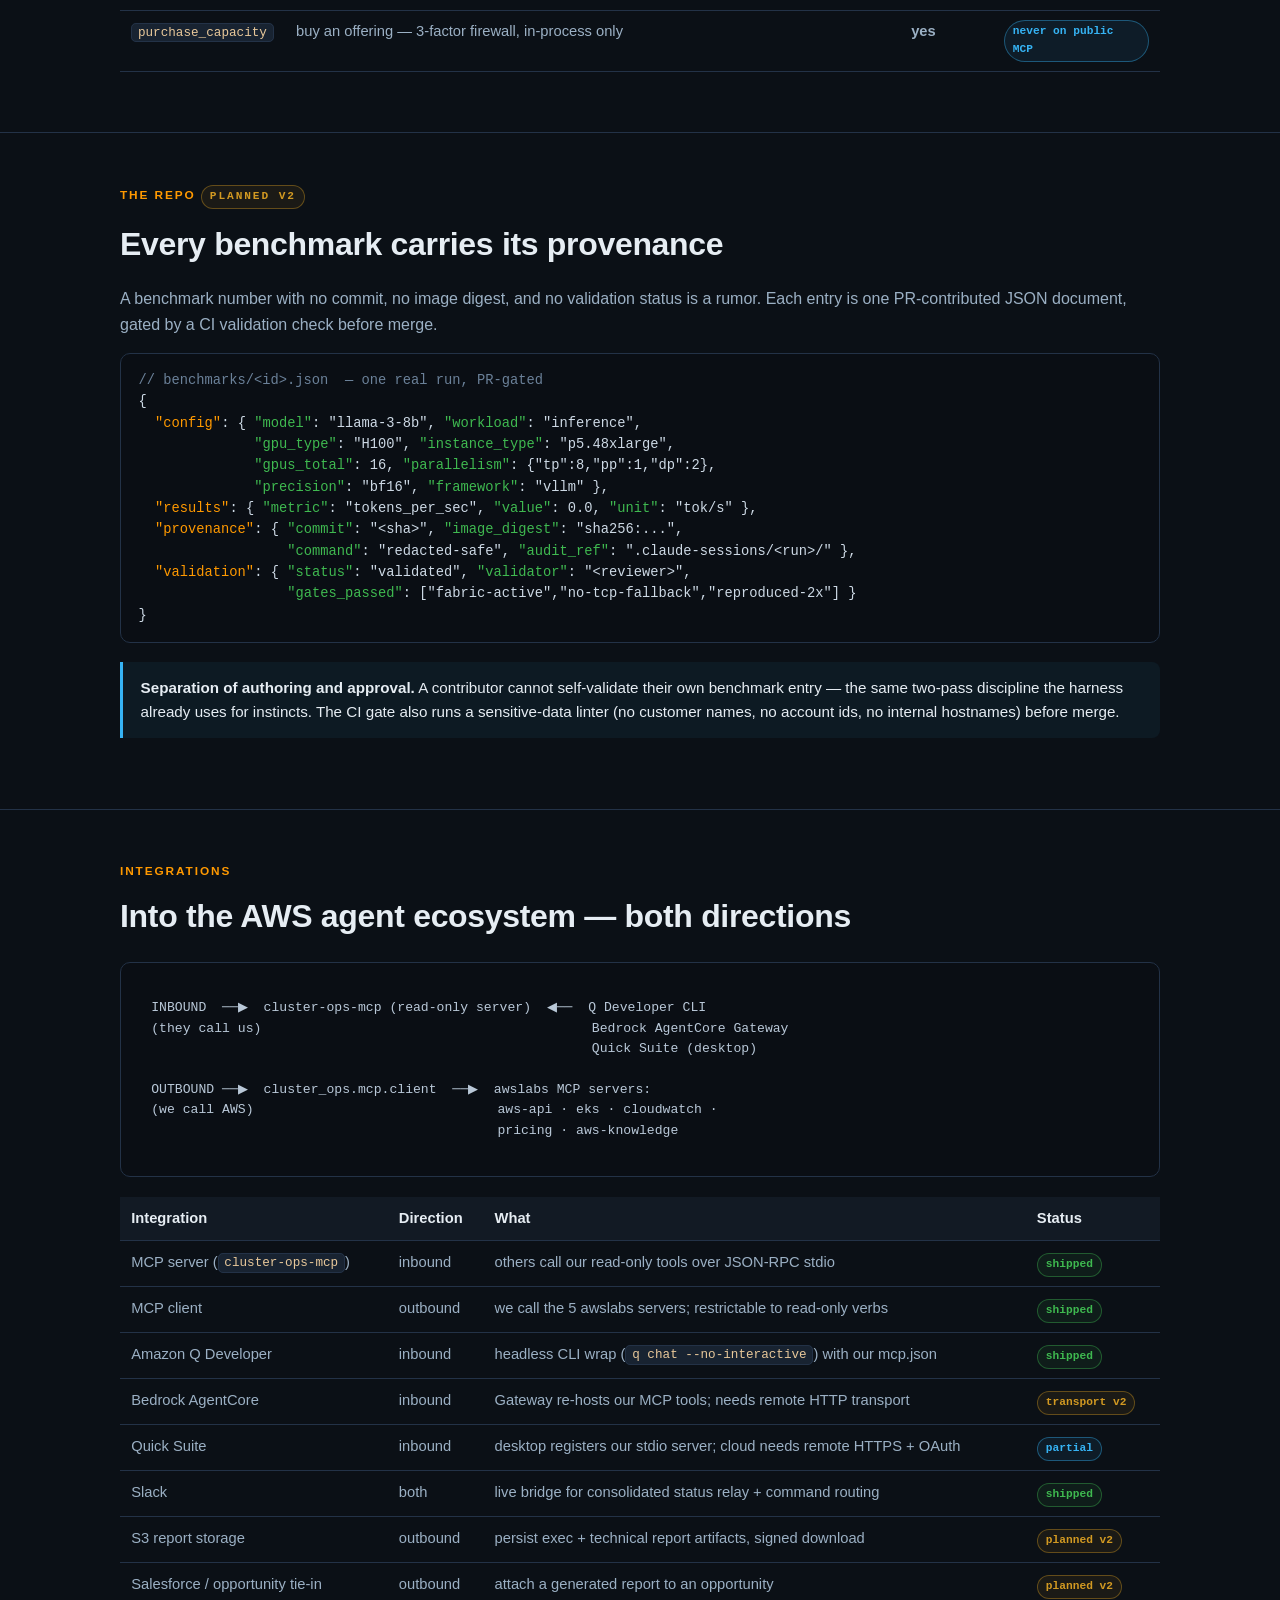
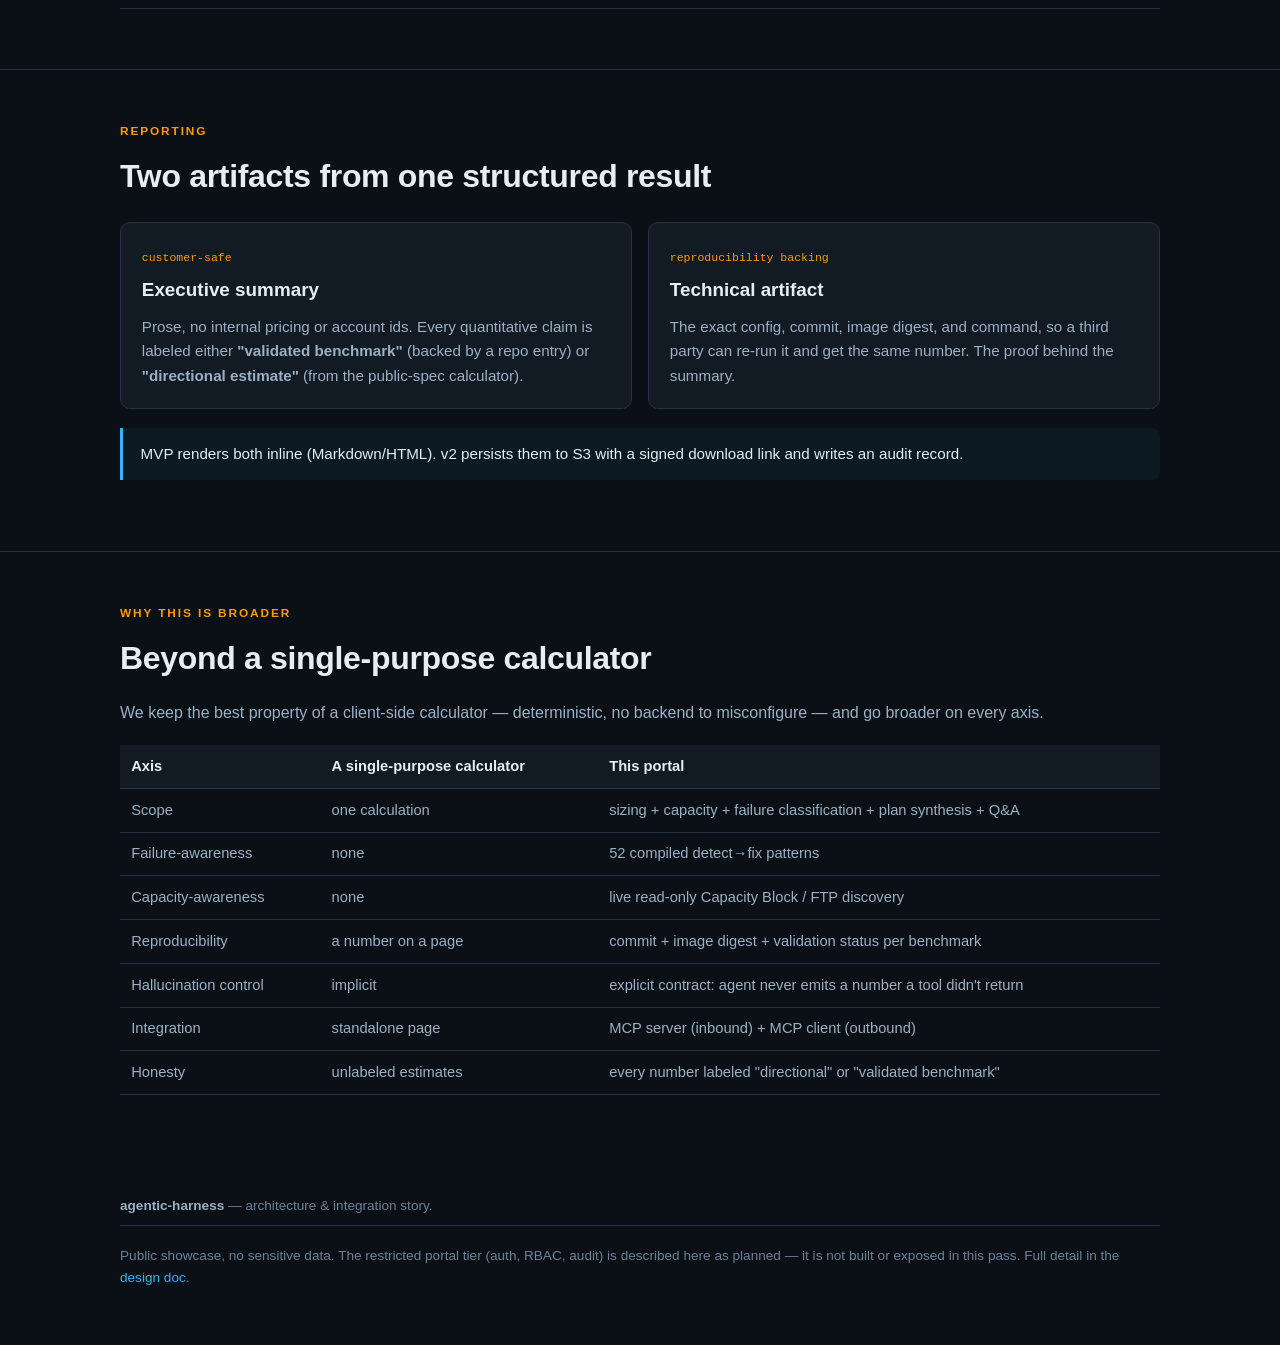
==== commit 8ba463f0: "Add Validation page: backtest method, 74% coverage, adversarial 0-FP precision gate, per-layer patte" ====
--- a/architecture.html
+++ b/architecture.html
@@ -17,6 +17,7 @@
     <a href="roadmap.html">Roadmap</a>
     <a href="capabilities.html">Capabilities</a>
     <a href="knowledge.html">Knowledge bank</a>
+    <a href="validation.html">Validation</a>
     <a href="faq.html">HyperPod FAQ</a>
     <a href="deep-dive.html">Deep dive</a>
     <a href="architecture.html" class="active">Architecture</a>
